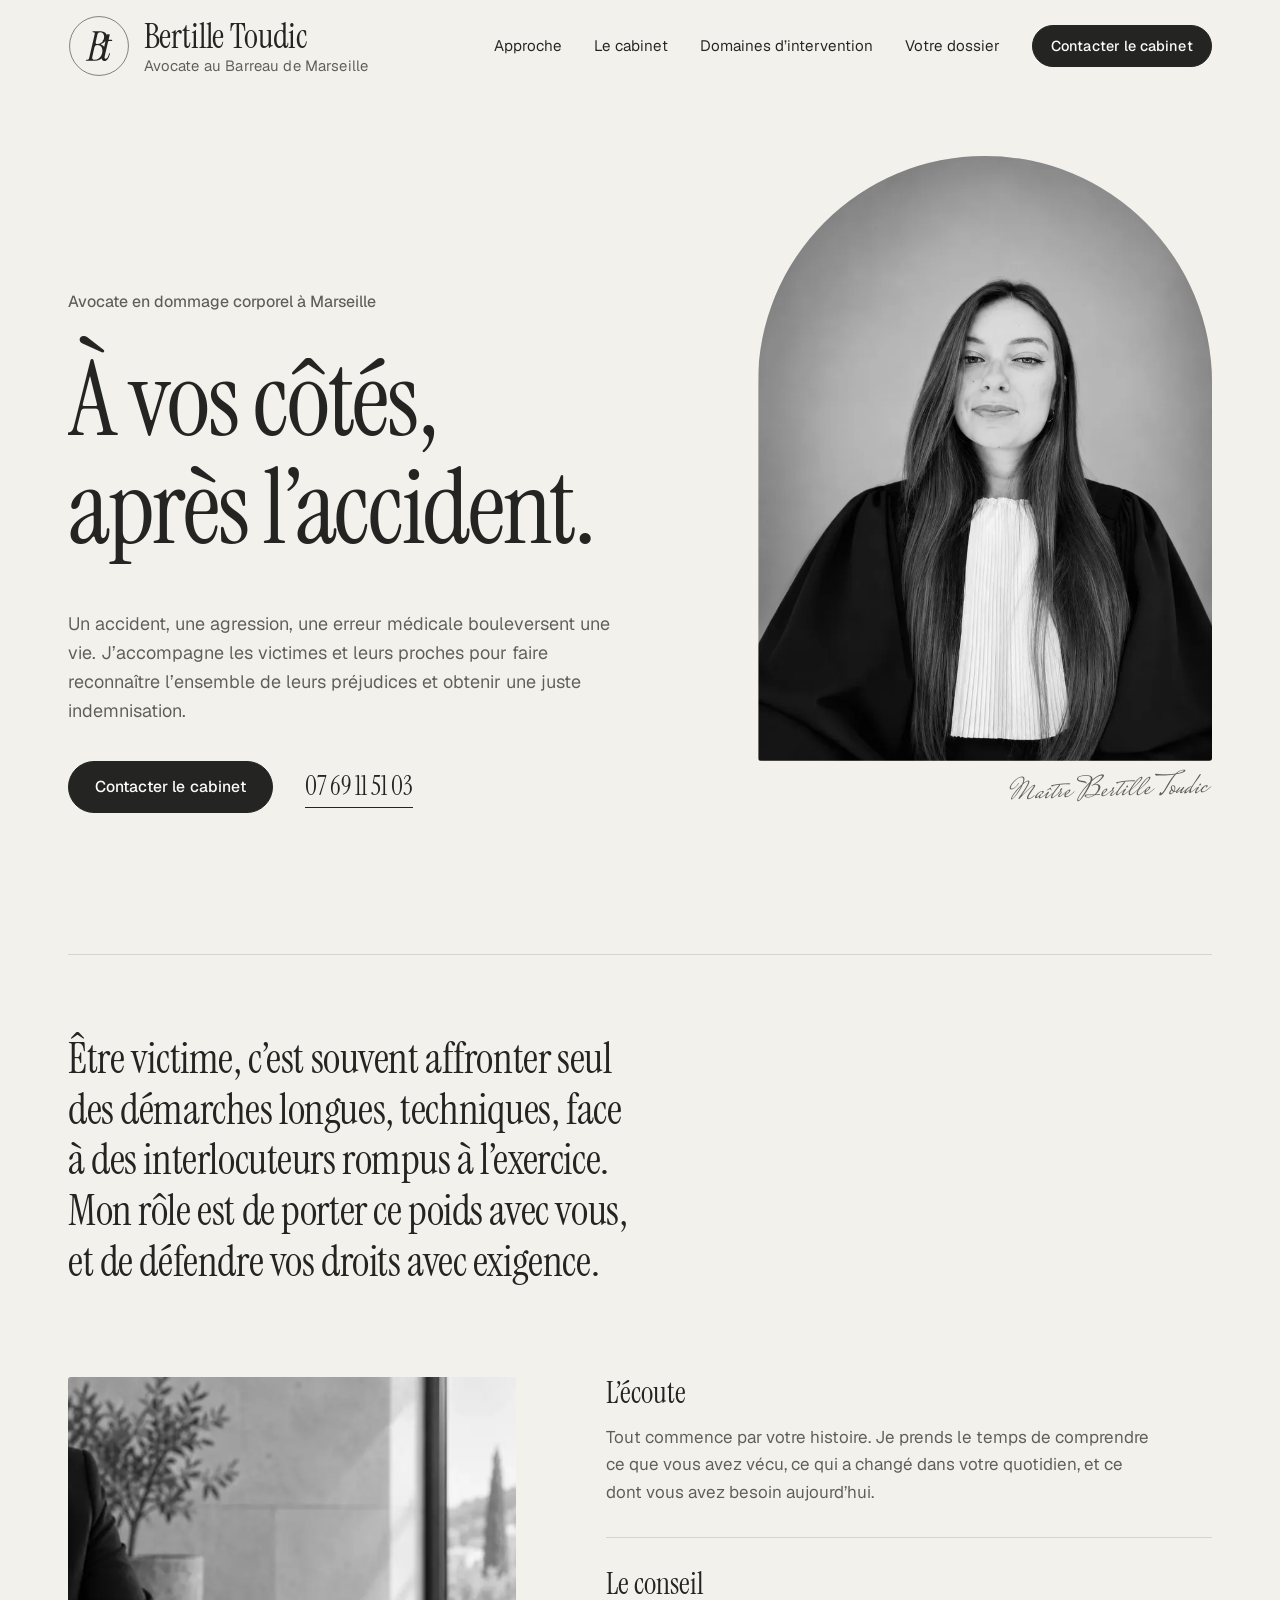
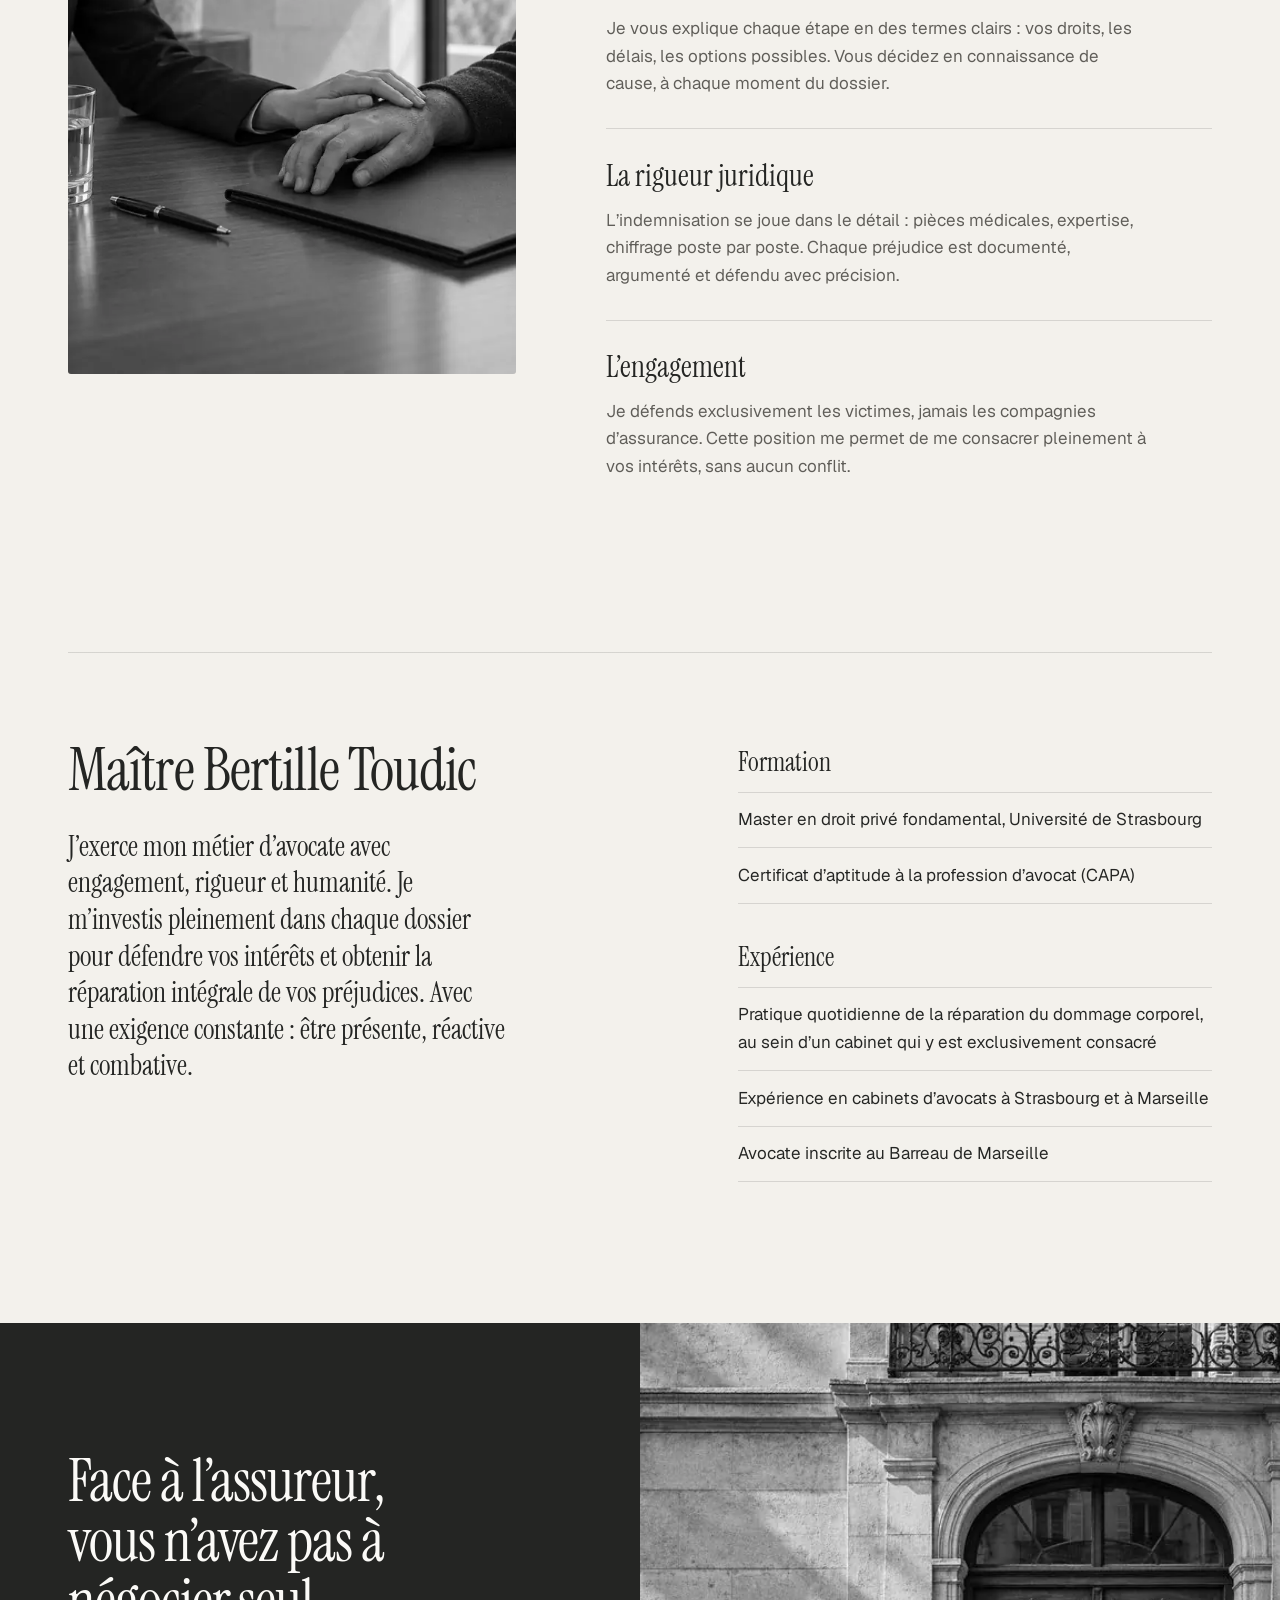
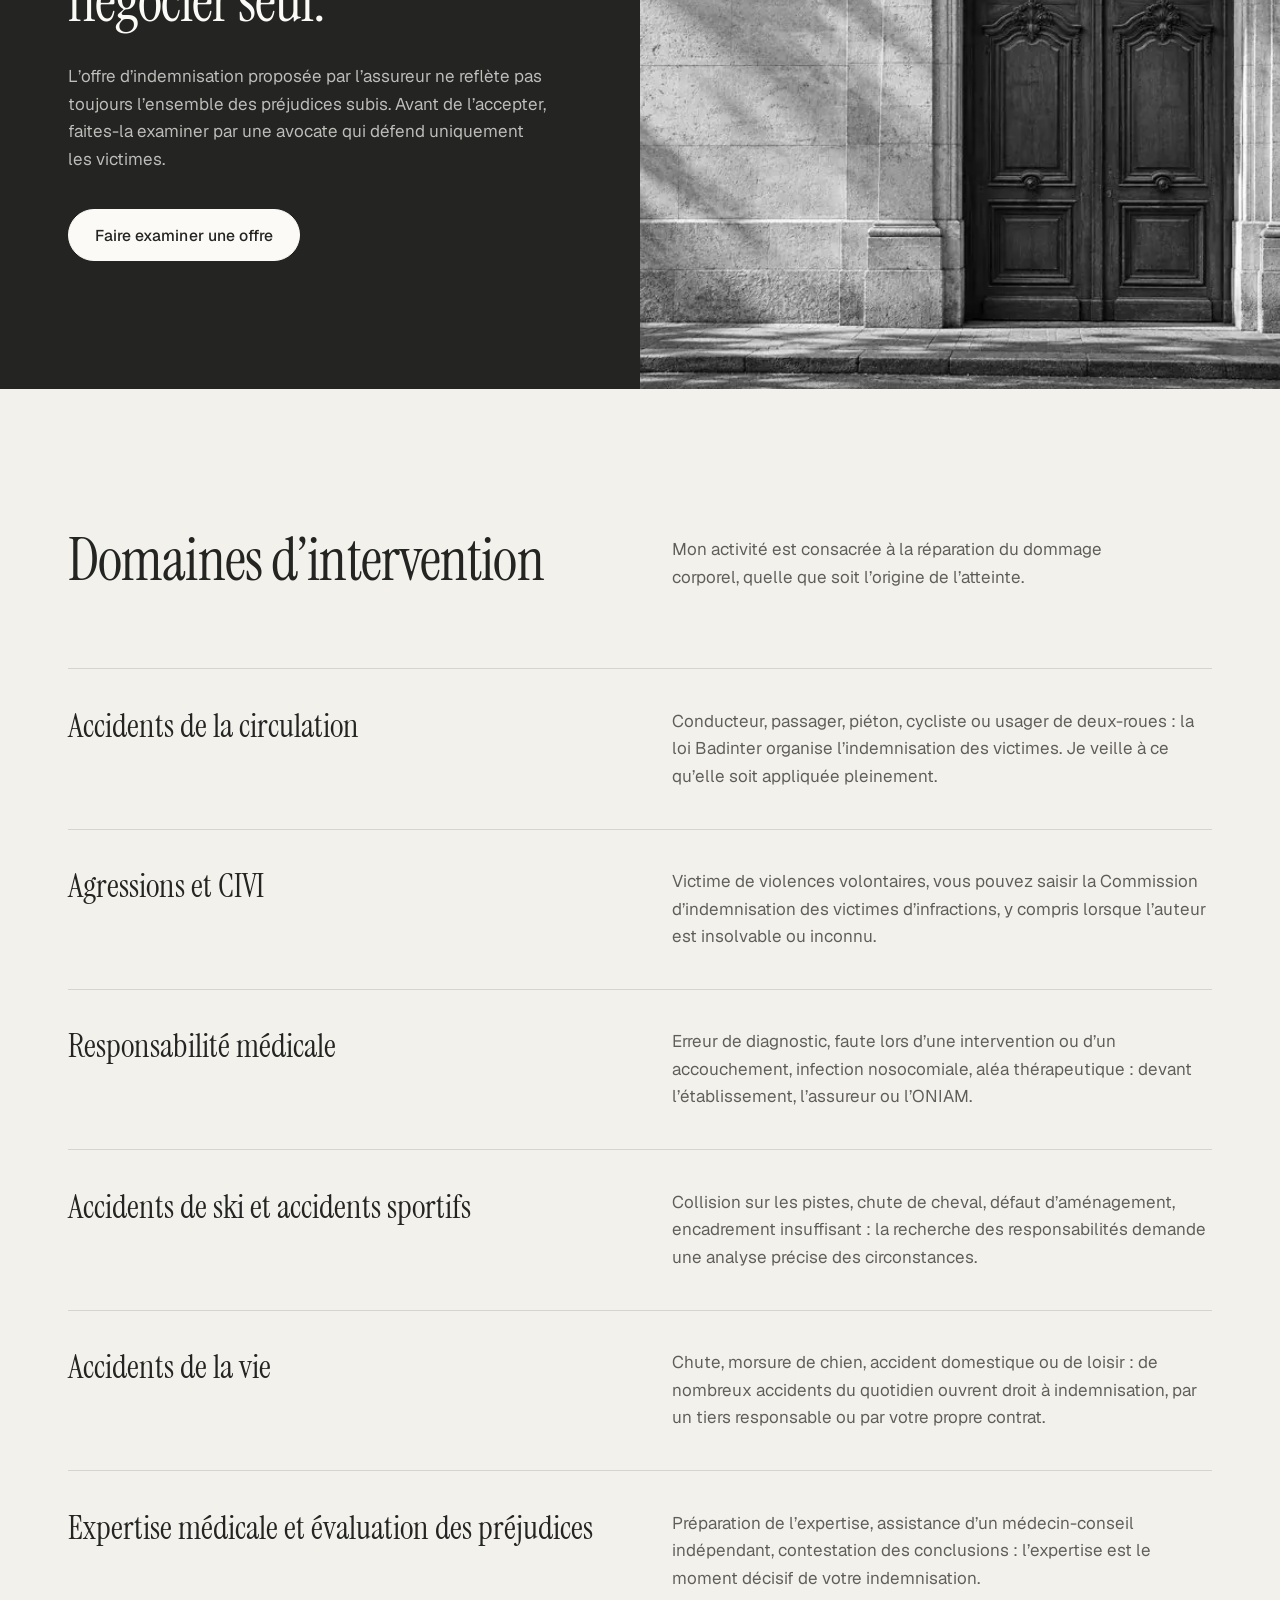
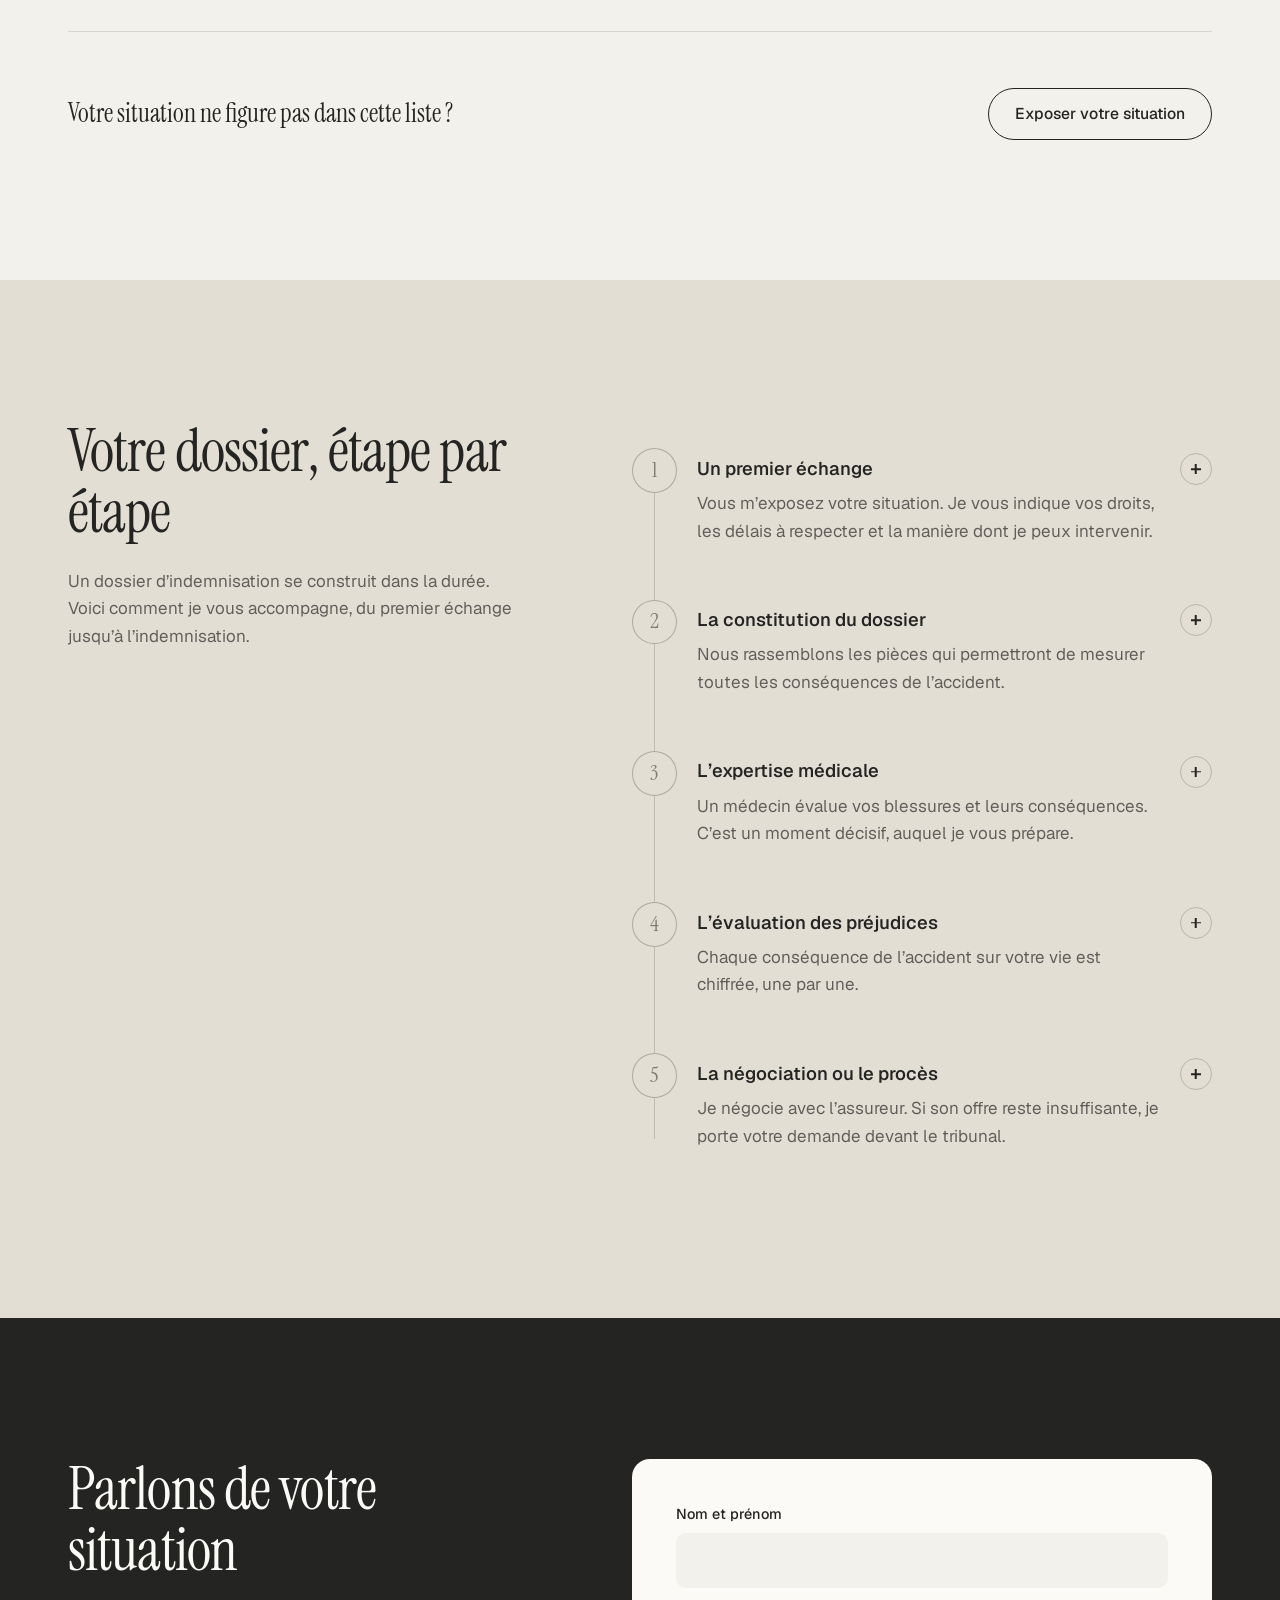
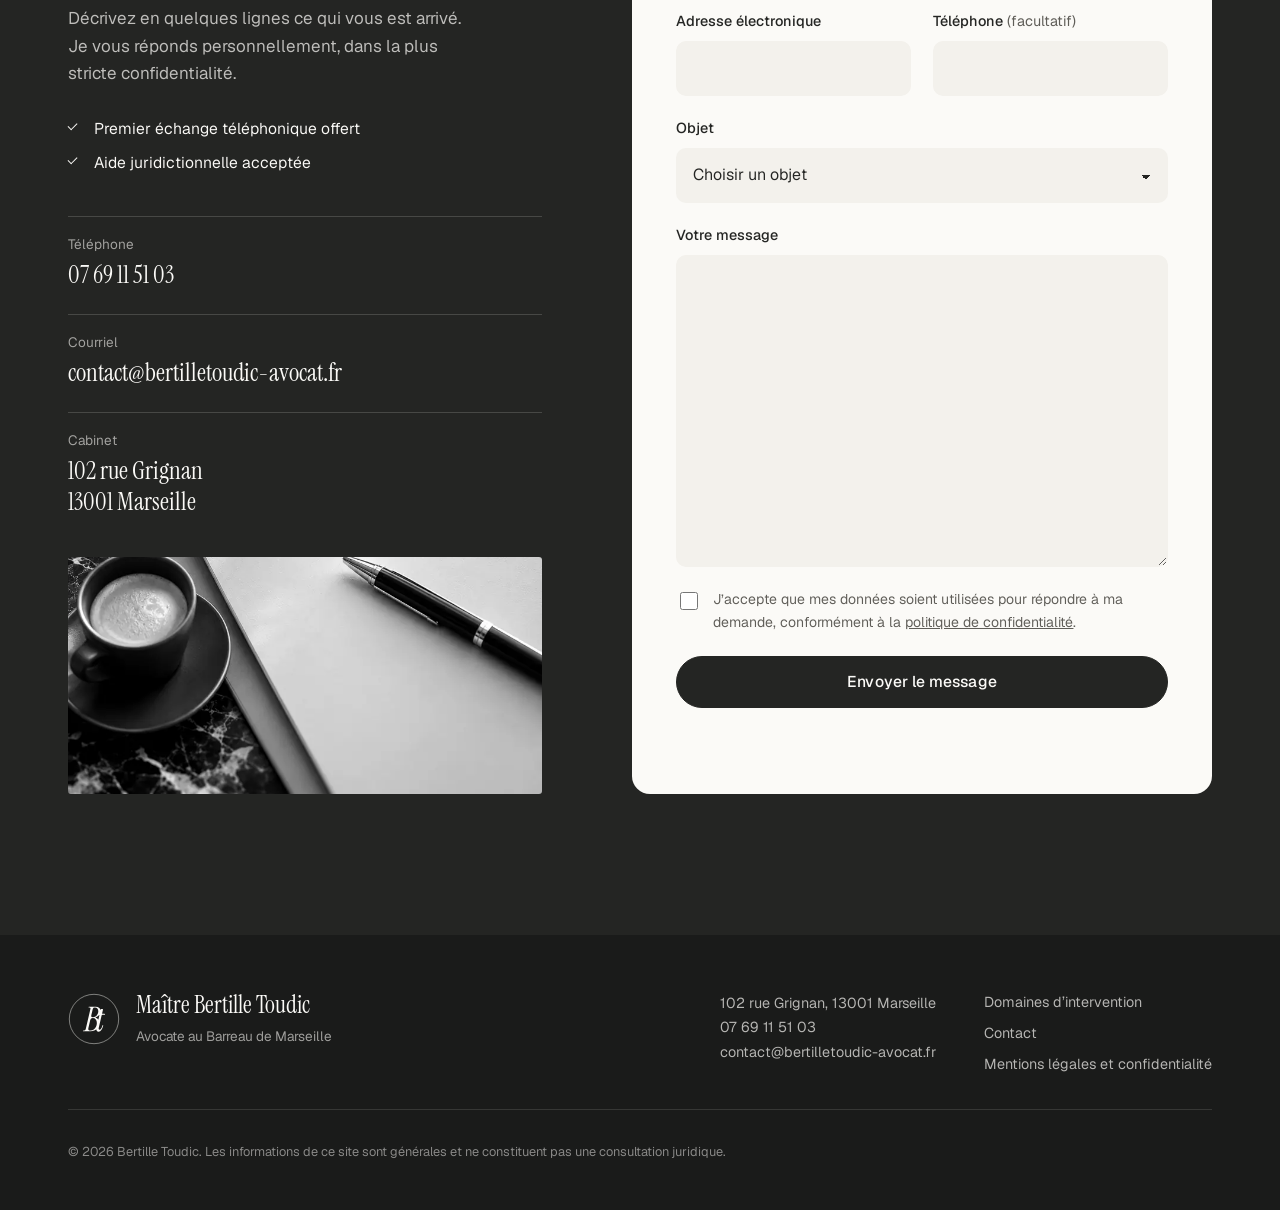
==== index.html @ 75f88764 "Version de travail du site de Me Bertille Toudic Co-Authored-By: Claude Opus 5.5 <noreply@anthropic." ====
<!DOCTYPE html>
<html lang="fr">
<head>
  <meta charset="utf-8">
  <meta name="viewport" content="width=device-width, initial-scale=1">
  <meta name="theme-color" content="#f3f1ec">
  <title>Avocate en dommage corporel à Marseille | Me Bertille Toudic</title>
  <meta name="description" content="Maître Bertille Toudic, avocate au Barreau de Marseille, accompagne les victimes d’accidents de la route, d’agressions, d’accidents médicaux et d’accidents de la vie dans l’indemnisation de leur dommage corporel.">
  <link rel="canonical" href="https://www.bertilletoudic-avocat.fr/"><!-- À VALIDER : nom de domaine définitif -->
  <meta name="robots" content="noindex, nofollow"><!-- Phase de développement : à retirer à la mise en ligne -->

  <meta property="og:type" content="website">
  <meta property="og:locale" content="fr_FR">
  <meta property="og:title" content="Me Bertille Toudic, avocate en dommage corporel à Marseille">
  <meta property="og:description" content="Écoute, conseil et rigueur juridique au service des victimes et de leur indemnisation.">
  <meta property="og:image" content="assets/img/bertille-toudic-avocate-1200.jpg">

  <link rel="preload" href="assets/fonts/instrument-serif-latin-400-normal.woff2" as="font" type="font/woff2" crossorigin>
  <link rel="preload" href="assets/fonts/geist-latin-wght-normal.woff2" as="font" type="font/woff2" crossorigin>
  <link rel="icon" href="favicon.svg" type="image/svg+xml">
  <link rel="icon" href="favicon-32.png" sizes="32x32" type="image/png">
  <link rel="apple-touch-icon" href="apple-touch-icon.png">
  <link rel="stylesheet" href="assets/css/style.css">
  <script>document.documentElement.classList.add("js");</script>

  <script type="application/ld+json">
  {
    "@context": "https://schema.org",
    "@type": "LegalService",
    "name": "Maître Bertille Toudic, avocate",
    "description": "Avocate au Barreau de Marseille intervenant en réparation du dommage corporel et indemnisation des victimes.",
    "image": "assets/img/bertille-toudic-avocate-1200.jpg",
    "telephone": "+33769115103",
    "email": "contact@bertilletoudic-avocat.fr",
    "areaServed": { "@type": "City", "name": "Marseille" },
    "address": { "@type": "PostalAddress", "streetAddress": "102 rue Grignan", "postalCode": "13001", "addressLocality": "Marseille", "addressCountry": "FR" },
    "knowsAbout": ["Dommage corporel", "Accidents de la circulation", "Indemnisation des victimes d’agression (CIVI)", "Accidents de la vie", "Accidents de ski", "Responsabilité médicale", "Expertise médicale"],
    "employee": { "@type": "Person", "name": "Bertille Toudic", "jobTitle": "Avocate au Barreau de Marseille" }
  }
  </script>
</head>
<body>
  <a class="skip" href="#contenu">Aller au contenu</a>

  <header class="site-header" data-header>
    <div class="wrap header-inner">
      <a class="brand" href="#top" aria-label="Me Bertille Toudic, accueil">
        <svg class="brand-mark" viewBox="0 0 100 100" aria-hidden="true" focusable="false"><circle cx="50" cy="50" r="47.5" fill="none" stroke="currentColor" stroke-opacity=".55" stroke-width="1.6"/><path fill="currentColor" d="M29.57 73.76Q28.65 73.76 28.65 73.1Q28.65 72.37 29.97 72.18L31.29 71.98Q32.74 71.78 33.27 71.28Q33.8 70.79 34.13 69.4L43.1 30.6Q43.43 29.28 43.1 28.78Q42.77 28.29 41.45 28.02L40.13 27.76Q39.27 27.56 39.27 27.03Q39.27 26.24 40.46 26.24H53.07Q57.49 26.24 60.26 28.68Q63.03 31.12 63.03 35.02Q63.03 38.71 60.39 42.01Q57.75 45.31 53.33 46.83Q53 46.9 53 47.13Q53 47.36 53.33 47.49Q56.77 48.75 58.55 51.52Q60.33 54.29 60.33 57.99Q60.33 62.34 58.02 65.94Q55.71 69.54 51.78 71.65Q47.86 73.76 43.04 73.76ZM47.66 46.63Q50.56 46.63 52.97 45.12Q55.38 43.6 56.83 40.99Q58.28 38.38 58.28 35.28Q58.28 31.78 56.53 29.84Q54.78 27.89 51.68 27.89Q48.25 27.89 47.66 30.53L44.82 43Q44.36 44.98 45.02 45.81Q45.68 46.63 47.66 46.63ZM43.23 72.11Q46.73 72.11 49.5 70.23Q52.28 68.35 53.89 65.05Q55.51 61.75 55.51 57.66Q55.51 53.17 53.43 50.73Q51.35 48.28 47.59 48.28Q43.5 48.28 42.77 51.78L39.14 67.56Q38.09 72.11 43.23 72.11ZM58.74 74.35Q56.5 74.35 55.25 72.57Q53.99 70.79 54.85 66.83L60.33 42.94Q60.53 41.95 59.54 41.95H57.03Q56.1 41.95 56.1 41.09Q56.1 40.63 56.44 40.36Q56.77 40.1 57.23 40.1H59.6Q61.12 40.1 61.38 38.71L62.97 31.65Q63.17 30.93 63.89 30.93H66.6Q67.52 30.93 67.33 31.78L65.67 39.11Q65.48 40.1 66.47 40.1H70.23Q71.35 40.1 71.35 40.96Q71.35 41.95 69.97 41.95H66.4Q64.95 41.95 64.62 43.33L59.07 67.49Q58.74 68.94 59.17 69.77Q59.6 70.59 60.66 70.59Q62.18 70.59 63.46 68.88Q64.75 67.16 66.2 62.34Q66.47 61.48 67.06 61.48Q67.52 61.48 67.66 61.88Q67.79 62.28 67.46 63.33Q66.2 67.82 64.72 70.2Q63.23 72.57 61.72 73.46Q60.2 74.35 58.74 74.35Z"/></svg>
        <span class="brand-text"><span class="brand-name">Bertille Toudic</span>
        <span class="brand-role">Avocate au Barreau de Marseille</span></span>
      </a>
      <nav class="nav" aria-label="Navigation principale">
        <button class="nav-toggle" type="button" aria-expanded="false" aria-controls="menu" data-nav-toggle>
          <span class="sr-only">Ouvrir le menu</span><span class="nav-toggle-bar"></span>
        </button>
        <ul id="menu" class="nav-list" data-nav-list>
          <li><a href="#approche">Approche</a></li>
          <li><a href="#a-propos">Le cabinet</a></li>
          <li><a href="#domaines">Domaines d’intervention</a></li>
          <li><a href="#methode">Votre dossier</a></li>
          <li class="nav-cta"><a class="btn btn-small" href="#contact">Contacter le cabinet</a></li>
        </ul>
      </nav>
    </div>
  </header>

  <main id="contenu">
    <!-- HERO -->
    <section class="hero" id="top">
      <div class="wrap hero-grid">
        <div class="hero-text">
          <h1>
            <span class="hero-kicker">Avocate en dommage corporel à Marseille</span>
            <span class="hero-title"><span class="line"><span>À vos côtés,</span></span><span class="line"><span>après l’accident.</span></span></span>
          </h1>
          <p class="hero-lede">Un accident, une agression, une erreur médicale bouleversent une vie. J’accompagne les victimes et leurs proches pour faire reconnaître l’ensemble de leurs préjudices et obtenir une juste indemnisation.</p>
          <div class="hero-actions">
            <a class="btn" href="#contact">Contacter le cabinet</a>
            <a class="link-phone" href="tel:+33769115103">07 69 11 51 03</a>
          </div>
        </div>
        <figure class="hero-portrait">
          <div class="portrait-frame">
            <picture>
              <source type="image/webp" srcset="assets/img/bertille-toudic-avocate-720.webp 720w, assets/img/bertille-toudic-avocate-1200.webp 1200w" sizes="(min-width: 960px) 40vw, 90vw">
              <img src="assets/img/bertille-toudic-avocate-1200.jpg" srcset="assets/img/bertille-toudic-avocate-720.jpg 720w, assets/img/bertille-toudic-avocate-1200.jpg 1200w" sizes="(min-width: 960px) 40vw, 90vw" width="1200" height="1600" alt="Portrait de Maître Bertille Toudic en robe d’avocate" fetchpriority="high">
            </picture>
          </div>
          <figcaption><span class="signature">Maître Bertille Toudic</span></figcaption>
        </figure>
      </div>
    </section>

    <!-- APPROCHE -->
    <section class="section approach" id="approche" aria-labelledby="approche-titre">
      <div class="wrap">
        <h2 id="approche-titre" class="statement reveal">Être victime, c’est souvent affronter seul des démarches longues, techniques, face à des interlocuteurs rompus à l’exercice. Mon rôle est de porter ce poids avec vous, et de défendre vos droits avec exigence.</h2>


        <div class="approach-body">
          <figure class="approach-photo reveal">
            <picture>
              <source type="image/webp" srcset="assets/img/soutien-640.webp 640w, assets/img/soutien-1024.webp 1024w" sizes="(min-width: 900px) 40vw, 92vw">
              <img src="assets/img/soutien-1024.jpg" srcset="assets/img/soutien-640.jpg 640w, assets/img/soutien-1024.jpg 1024w" sizes="(min-width: 900px) 40vw, 92vw" width="1024" height="1280" alt="Au cabinet, l’avocate pose une main rassurante sur celle de son client, posée sur un dossier" loading="lazy" decoding="async">
            </picture>
          </figure>
        <div class="values">
          <article class="value reveal">
            <h3>L’écoute</h3>
            <p>Tout commence par votre histoire. Je prends le temps de comprendre ce que vous avez vécu, ce qui a changé dans votre quotidien, et ce dont vous avez besoin aujourd’hui.</p>
          </article>
          <article class="value reveal">
            <h3>Le conseil</h3>
            <p>Je vous explique chaque étape en des termes clairs : vos droits, les délais, les options possibles. Vous décidez en connaissance de cause, à chaque moment du dossier.</p>
          </article>
          <article class="value reveal">
            <h3>La rigueur juridique</h3>
            <p>L’indemnisation se joue dans le détail : pièces médicales, expertise, chiffrage poste par poste. Chaque préjudice est documenté, argumenté et défendu avec précision.</p>
          </article>
          <article class="value reveal">
            <h3>L’engagement</h3>
            <p>Je défends exclusivement les victimes, jamais les compagnies d’assurance. Cette position me permet de me consacrer pleinement à vos intérêts, sans aucun conflit.</p>
          </article>
        </div>
        </div>
      </div>
    </section>

    <!-- À PROPOS -->
    <section class="section about" id="a-propos" aria-labelledby="apropos-titre">
      <div class="wrap about-grid">
        <div class="about-text reveal">
          <h2 id="apropos-titre">Maître Bertille Toudic</h2>
          <p class="about-lede">J’exerce mon métier d’avocate avec engagement, rigueur et humanité. Je m’investis pleinement dans chaque dossier pour défendre vos intérêts et obtenir la réparation intégrale de vos préjudices. Avec une exigence constante : être présente, réactive et combative.</p>
        </div>
        <div class="about-path reveal">
          <div class="cred">
            <p class="cred-title">Formation</p>
            <ul class="cred-list">
              <li>Master en droit privé fondamental, Université de Strasbourg</li>
              <li>Certificat d’aptitude à la profession d’avocat (CAPA)</li>
            </ul>
          </div>
          <div class="cred">
            <p class="cred-title">Expérience</p>
            <ul class="cred-list">
              <li>Pratique quotidienne de la réparation du dommage corporel, au sein d’un cabinet qui y est exclusivement consacré</li>
              <li>Expérience en cabinets d’avocats à Strasbourg et à Marseille</li>
              <li>Avocate inscrite au Barreau de Marseille</li>
            </ul>
          </div>
        </div>
      </div>
    </section>

    <!-- BANDEAU -->
    <section class="band" aria-label="Engagement du cabinet">
      <div class="band-inner reveal">
        <p class="band-quote">Face à l’assureur, vous n’avez pas à négocier seul.</p>
        <p class="band-text">L’offre d’indemnisation proposée par l’assureur ne reflète pas toujours l’ensemble des préjudices subis. Avant de l’accepter, faites-la examiner par une avocate qui défend uniquement les victimes.</p>
        <a class="btn btn-light" href="#contact" data-objet="Offre d’indemnisation de l’assureur">Faire examiner une offre</a>
      </div>
      <figure class="band-photo">
        <picture>
          <source type="image/webp" srcset="assets/img/porte-pierre-800.webp 800w, assets/img/porte-pierre-1280.webp 1280w" sizes="(min-width: 900px) 50vw, 100vw">
          <img src="assets/img/porte-pierre-1280.jpg" srcset="assets/img/porte-pierre-800.jpg 800w, assets/img/porte-pierre-1280.jpg 1280w" sizes="(min-width: 900px) 50vw, 100vw" width="1280" height="960" alt="Porte cochère cintrée dans une façade en pierre de taille" loading="lazy" decoding="async">
        </picture>
      </figure>
    </section>

    <!-- DOMAINES -->
    <section class="section domains" id="domaines" aria-labelledby="domaines-titre">
      <div class="wrap">
        <div class="section-head reveal">
          <h2 id="domaines-titre">Domaines d’intervention</h2>
          <p>Mon activité est consacrée à la réparation du dommage corporel, quelle que soit l’origine de l’atteinte.</p>
        </div>
        <ul class="domain-list">
          <li class="domain reveal">
            <h3>Accidents de la circulation</h3>
            <p>Conducteur, passager, piéton, cycliste ou usager de deux-roues : la loi Badinter organise l’indemnisation des victimes. Je veille à ce qu’elle soit appliquée pleinement.</p>
          </li>
          <li class="domain reveal">
            <h3>Agressions et CIVI</h3>
            <p>Victime de violences volontaires, vous pouvez saisir la Commission d’indemnisation des victimes d’infractions, y compris lorsque l’auteur est insolvable ou inconnu.</p>
          </li>
          <li class="domain reveal">
            <h3>Responsabilité médicale</h3>
            <p>Erreur de diagnostic, faute lors d’une intervention ou d’un accouchement, infection nosocomiale, aléa thérapeutique : devant l’établissement, l’assureur ou l’ONIAM.</p>
          </li>
          <li class="domain reveal">
            <h3>Accidents de ski et accidents sportifs</h3>
            <p>Collision sur les pistes, chute de cheval, défaut d’aménagement, encadrement insuffisant : la recherche des responsabilités demande une analyse précise des circonstances.</p>
          </li>
          <li class="domain reveal">
            <h3>Accidents de la vie</h3>
            <p>Chute, morsure de chien, accident domestique ou de loisir : de nombreux accidents du quotidien ouvrent droit à indemnisation, par un tiers responsable ou par votre propre contrat.</p>
          </li>
          <li class="domain reveal">
            <h3>Expertise médicale et évaluation des préjudices</h3>
            <p>Préparation de l’expertise, assistance d’un médecin-conseil indépendant, contestation des conclusions : l’expertise est le moment décisif de votre indemnisation.</p>
          </li>
        </ul>
        <div class="domains-cta reveal">
          <p>Votre situation ne figure pas dans cette liste ?</p>
          <a class="btn btn-ghost" href="#contact">Exposer votre situation</a>
        </div>
      </div>
    </section>

    <!-- MÉTHODE -->
    <section class="section method" id="methode" aria-labelledby="methode-titre">
      <div class="wrap method-grid">
        <div class="method-head reveal">
          <h2 id="methode-titre">Votre dossier, étape par étape</h2>
          <p>Un dossier d’indemnisation se construit dans la durée. Voici comment je vous accompagne, du premier échange jusqu’à l’indemnisation.</p>
        </div>
        <ol class="steps" data-steps>
          <li class="step reveal" data-step>
            <details>
              <summary>
                <span class="step-num" aria-hidden="true">1</span>
                <span class="step-head">
                  <h3>Un premier échange</h3>
                  <span class="step-sum">Vous m’exposez votre situation. Je vous indique vos droits, les délais à respecter et la manière dont je peux intervenir.</span>
                </span>
                <span class="step-toggle" aria-hidden="true"></span>
              </summary>
              <div class="step-body">
                <div class="roles">
                  <div class="role"><p class="role-who">Vous</p><p>Vous me racontez ce qui s’est passé, avec vos mots, et vous apportez les documents que vous avez déjà.</p></div>
                  <div class="role"><p class="role-who">Moi</p><p>Je vous écoute, je vous explique vos droits simplement et je vous remets une convention d’honoraires claire, avant tout engagement.</p></div>
                </div>
              </div>
            </details>
          </li>
          <li class="step reveal" data-step>
            <details>
              <summary>
                <span class="step-num" aria-hidden="true">2</span>
                <span class="step-head">
                  <h3>La constitution du dossier</h3>
                  <span class="step-sum">Nous rassemblons les pièces qui permettront de mesurer toutes les conséquences de l’accident.</span>
                </span>
                <span class="step-toggle" aria-hidden="true"></span>
              </summary>
              <div class="step-body">
                <div class="roles">
                  <div class="role"><p class="role-who">Vous</p><p>Vous réunissez les documents en votre possession.</p></div>
                  <div class="role"><p class="role-who">Moi</p><p>Je réclame les pièces qui manquent, comme votre dossier médical, et j’organise l’ensemble.</p></div>
                </div>
              </div>
            </details>
          </li>
          <li class="step reveal" data-step>
            <details>
              <summary>
                <span class="step-num" aria-hidden="true">3</span>
                <span class="step-head">
                  <h3>L’expertise médicale</h3>
                  <span class="step-sum">Un médecin évalue vos blessures et leurs conséquences. C’est un moment décisif, auquel je vous prépare.</span>
                </span>
                <span class="step-toggle" aria-hidden="true"></span>
              </summary>
              <div class="step-body">
                <div class="roles">
                  <div class="role"><p class="role-who">Vous</p><p>Vous vous rendez à l’expertise et vous décrivez honnêtement votre quotidien depuis l’accident.</p></div>
                  <div class="role"><p class="role-who">Moi</p><p>Je vous explique à l’avance comment elle se déroule. Le jour venu, je suis présente avec un médecin qui défend vos intérêts, puis je vérifie le rapport.</p></div>
                </div>
              </div>
            </details>
          </li>
          <li class="step reveal" data-step>
            <details>
              <summary>
                <span class="step-num" aria-hidden="true">4</span>
                <span class="step-head">
                  <h3>L’évaluation des préjudices</h3>
                  <span class="step-sum">Chaque conséquence de l’accident sur votre vie est chiffrée, une par une.</span>
                </span>
                <span class="step-toggle" aria-hidden="true"></span>
              </summary>
              <div class="step-body">
                <div class="roles">
                  <div class="role"><p class="role-who">Vous</p><p>Vous me signalez tout ce qui a changé : votre travail, vos loisirs, l’aide de vos proches.</p></div>
                  <div class="role"><p class="role-who">Moi</p><p>Je chiffre chaque préjudice et je rassemble les justificatifs.</p></div>
                </div>
                <div class="postes">
                  <p class="extra-title">Quelques exemples de préjudices indemnisables</p>
                  <ul>
                    <li><strong>Les souffrances endurées</strong><span>la douleur physique et morale subie</span></li>
                    <li><strong>Les pertes de revenus</strong><span>le salaire ou les revenus perdus</span></li>
                    <li><strong>Les frais restés à votre charge</strong><span>soins, déplacements, équipements</span></li>
                    <li><strong>L’aide d’une tierce personne</strong><span>l’aide apportée par un proche ou un professionnel</span></li>
                    <li><strong>Le déficit fonctionnel</strong><span>les gênes dans votre vie de tous les jours</span></li>
                    <li><strong>Le préjudice esthétique</strong><span>les cicatrices ou séquelles visibles</span></li>
                    <li><strong>Le préjudice d’agrément</strong><span>un sport ou un loisir que vous ne pouvez plus pratiquer</span></li>
                  </ul>
                  <p class="extra-note">Beaucoup de victimes découvrent qu’elles ont droit à bien plus que ce qu’elles imaginaient.</p>
                </div>
              </div>
            </details>
          </li>
          <li class="step reveal" data-step>
            <details>
              <summary>
                <span class="step-num" aria-hidden="true">5</span>
                <span class="step-head">
                  <h3>La négociation ou le procès</h3>
                  <span class="step-sum">Je négocie avec l’assureur. Si son offre reste insuffisante, je porte votre demande devant le tribunal.</span>
                </span>
                <span class="step-toggle" aria-hidden="true"></span>
              </summary>
              <div class="step-body">
                <div class="roles">
                  <div class="role"><p class="role-who">Vous</p><p>Vous gardez la décision finale : aucune offre n’est acceptée sans votre accord.</p></div>
                  <div class="role"><p class="role-who">Moi</p><p>Je discute chaque montant avec l’assureur. Si nécessaire, je saisis le tribunal ou la commission compétente.</p></div>
                </div>
              </div>
            </details>
          </li>
        </ol>
      </div>
    </section>

    <!-- CONTACT -->
    <section class="contact" id="contact" aria-labelledby="contact-titre">
      <div class="wrap contact-grid">
        <div class="contact-info reveal">
          <h2 id="contact-titre">Parlons de votre situation</h2>
          <p>Décrivez en quelques lignes ce qui vous est arrivé. Je vous réponds personnellement, dans la plus stricte confidentialité.</p>
          <ul class="reassure">
            <li>Premier échange téléphonique offert</li>
            <li>Aide juridictionnelle acceptée</li>
          </ul>
          <dl class="coords">
            <div><dt>Téléphone</dt><dd><a href="tel:+33769115103">07 69 11 51 03</a></dd></div>
            <div><dt>Courriel</dt><dd><a href="mailto:contact@bertilletoudic-avocat.fr">contact@bertilletoudic-avocat.fr</a></dd></div>
            <div><dt>Cabinet</dt><dd>102 rue Grignan<br>13001 Marseille</dd></div>
          </dl>
        </div>

          <figure class="contact-photo reveal">
            <picture>
              <source type="image/webp" srcset="assets/img/cafe-entretien-800.webp 800w, assets/img/cafe-entretien-1172.webp 1172w" sizes="(min-width: 900px) 40vw, 92vw">
              <img src="assets/img/cafe-entretien-1172.jpg" srcset="assets/img/cafe-entretien-800.jpg 800w, assets/img/cafe-entretien-1172.jpg 1172w" sizes="(min-width: 900px) 40vw, 92vw" width="1172" height="642" alt="Une tasse de café et un stylo posés sur un dossier, sur une table en marbre" loading="lazy" decoding="async">
            </picture>
          </figure>
        <form class="form reveal" data-form novalidate>
          <div class="field">
            <label for="f-nom">Nom et prénom</label>
            <input id="f-nom" name="nom" type="text" autocomplete="name" required>
          </div>
          <div class="field-row">
            <div class="field">
              <label for="f-email">Adresse électronique</label>
              <input id="f-email" name="email" type="email" autocomplete="email" required>
            </div>
            <div class="field">
              <label for="f-tel">Téléphone <span class="optional">(facultatif)</span></label>
              <input id="f-tel" name="telephone" type="tel" autocomplete="tel">
            </div>
          </div>
          <div class="field">
            <label for="f-objet">Objet</label>
            <select id="f-objet" name="objet" required>
              <option value="">Choisir un objet</option>
              <option>Accident de la circulation</option>
              <option>Agression, saisine de la CIVI</option>
              <option>Responsabilité médicale</option>
              <option>Accident de ski ou accident sportif</option>
              <option>Accident de la vie</option>
              <option>Expertise médicale</option>
              <option>Offre d’indemnisation de l’assureur</option>
              <option>Autre demande</option>
            </select>
          </div>
          <div class="field field-message">
            <label for="f-message">Votre message</label>
            <textarea id="f-message" name="message" rows="5" required></textarea>
          </div>
          <div class="field-check">
            <input id="f-rgpd" name="consentement" type="checkbox" required>
            <label for="f-rgpd">J’accepte que mes données soient utilisées pour répondre à ma demande, conformément à la <a href="mentions-legales.html#donnees">politique de confidentialité</a>.</label>
          </div>
          <button class="btn btn-full" type="submit">Envoyer le message</button>
          <p class="form-status" role="status" aria-live="polite" data-form-status></p>
        </form>
      </div>
    </section>
  </main>

  <footer class="footer">
    <div class="wrap footer-inner">
      <div class="footer-brand"><svg class="footer-mark" viewBox="0 0 100 100" aria-hidden="true" focusable="false"><circle cx="50" cy="50" r="47.5" fill="none" stroke="currentColor" stroke-opacity=".55" stroke-width="1.6"/><path fill="currentColor" d="M29.57 73.76Q28.65 73.76 28.65 73.1Q28.65 72.37 29.97 72.18L31.29 71.98Q32.74 71.78 33.27 71.28Q33.8 70.79 34.13 69.4L43.1 30.6Q43.43 29.28 43.1 28.78Q42.77 28.29 41.45 28.02L40.13 27.76Q39.27 27.56 39.27 27.03Q39.27 26.24 40.46 26.24H53.07Q57.49 26.24 60.26 28.68Q63.03 31.12 63.03 35.02Q63.03 38.71 60.39 42.01Q57.75 45.31 53.33 46.83Q53 46.9 53 47.13Q53 47.36 53.33 47.49Q56.77 48.75 58.55 51.52Q60.33 54.29 60.33 57.99Q60.33 62.34 58.02 65.94Q55.71 69.54 51.78 71.65Q47.86 73.76 43.04 73.76ZM47.66 46.63Q50.56 46.63 52.97 45.12Q55.38 43.6 56.83 40.99Q58.28 38.38 58.28 35.28Q58.28 31.78 56.53 29.84Q54.78 27.89 51.68 27.89Q48.25 27.89 47.66 30.53L44.82 43Q44.36 44.98 45.02 45.81Q45.68 46.63 47.66 46.63ZM43.23 72.11Q46.73 72.11 49.5 70.23Q52.28 68.35 53.89 65.05Q55.51 61.75 55.51 57.66Q55.51 53.17 53.43 50.73Q51.35 48.28 47.59 48.28Q43.5 48.28 42.77 51.78L39.14 67.56Q38.09 72.11 43.23 72.11ZM58.74 74.35Q56.5 74.35 55.25 72.57Q53.99 70.79 54.85 66.83L60.33 42.94Q60.53 41.95 59.54 41.95H57.03Q56.1 41.95 56.1 41.09Q56.1 40.63 56.44 40.36Q56.77 40.1 57.23 40.1H59.6Q61.12 40.1 61.38 38.71L62.97 31.65Q63.17 30.93 63.89 30.93H66.6Q67.52 30.93 67.33 31.78L65.67 39.11Q65.48 40.1 66.47 40.1H70.23Q71.35 40.1 71.35 40.96Q71.35 41.95 69.97 41.95H66.4Q64.95 41.95 64.62 43.33L59.07 67.49Q58.74 68.94 59.17 69.77Q59.6 70.59 60.66 70.59Q62.18 70.59 63.46 68.88Q64.75 67.16 66.2 62.34Q66.47 61.48 67.06 61.48Q67.52 61.48 67.66 61.88Q67.79 62.28 67.46 63.33Q66.2 67.82 64.72 70.2Q63.23 72.57 61.72 73.46Q60.2 74.35 58.74 74.35Z"/></svg><p class="footer-name">Maître Bertille Toudic<br><span>Avocate au Barreau de Marseille</span></p></div>
      <address class="footer-coords">
        102 rue Grignan, 13001 Marseille<br>
        <a href="tel:+33769115103">07 69 11 51 03</a><br>
        <a href="mailto:contact@bertilletoudic-avocat.fr">contact@bertilletoudic-avocat.fr</a>
      </address>
      <ul class="footer-links">
        <li><a href="#domaines">Domaines d’intervention</a></li>
        <li><a href="#contact">Contact</a></li>
        <li><a href="mentions-legales.html">Mentions légales et confidentialité</a></li>
      </ul>
      <p class="footer-copy">© 2026 Bertille Toudic. Les informations de ce site sont générales et ne constituent pas une consultation juridique.</p>
    </div>
  </footer>

  <!-- Barre de contact mobile -->
  <div class="mobile-bar" data-mobile-bar>
    <a href="tel:+33769115103">Appeler</a>
    <a href="#contact">Écrire</a>
  </div>

  <script src="assets/js/main.js" defer></script>
</body>
</html>
---- assets/css/style.css ----
/* ==========================================================================
   Me Bertille Toudic — feuille de styles
   Direction : noir et blanc de la robe d'avocate, calcaire de Marseille.
   Motifs : la voûte du portrait, la porte cintrée du bandeau.
   ========================================================================== */

@font-face {
  font-family: "Instrument Serif";
  src: url("../fonts/instrument-serif-latin-400-normal.woff2") format("woff2");
  font-weight: 400; font-style: normal; font-display: swap;
}
@font-face {
  font-family: "Instrument Serif";
  src: url("../fonts/instrument-serif-latin-400-italic.woff2") format("woff2");
  font-weight: 400; font-style: italic; font-display: swap;
}
@font-face {
  font-family: "Geist";
  src: url("../fonts/geist-latin-wght-normal.woff2") format("woff2");
  font-weight: 100 900; font-style: normal; font-display: swap;
}

/* Signature manuscrite — sous-ensemble limité à « Maître Bertille Toudic » */
@font-face {
  font-family: "Signature";
  src: url("../fonts/signature-subset.woff2") format("woff2");
  font-weight: 400; font-style: normal; font-display: swap;
}

:root {
  /* Couleurs */
  --calcaire: #f3f1ec;     /* fond principal, blanc cassé minéral */
  --rabat: #fbfaf7;        /* blanc des cartes et champs */
  --pierre: #e3ded4;       /* beige chaud, séparations et surfaces */
  --mineral: #7d7b75;      /* gris minéral, textes secondaires */
  --anthracite: #242523;   /* texte et sections sombres */
  --robe: #1a1b1a;         /* noir de la robe, ombres profondes */

  --text: var(--anthracite);
  --muted: #5f5d58;        /* gris lisible AA sur calcaire */
  --line: rgba(36, 37, 35, .14);

  /* Typographie */
  --serif: "Instrument Serif", "Times New Roman", serif;
  --sans: "Geist", system-ui, -apple-system, "Segoe UI", sans-serif;

  /* Mise en page */
  --wrap: 1240px;
  --gutter: clamp(1.25rem, 4vw, 3rem);
  --section: clamp(5rem, 11vw, 9.5rem);
  --ease: cubic-bezier(.2, .7, .2, 1);
  --header-h: 92px;
}

*, *::before, *::after { box-sizing: border-box; }
html { scroll-behavior: smooth; scroll-padding-top: calc(var(--header-h) + 1rem); -webkit-text-size-adjust: 100%; }
body {
  margin: 0;
  background: var(--calcaire);
  color: var(--text);
  font-family: var(--sans);
  font-size: 1.0625rem;
  line-height: 1.62;
  font-weight: 380;
  -webkit-font-smoothing: antialiased;
  text-rendering: optimizeLegibility;
}
img { display: block; max-width: 100%; height: auto; }
a { color: inherit; }
h1, h2, h3 { margin: 0; font-weight: 400; }
p { margin: 0; }
ul, ol { margin: 0; padding: 0; list-style: none; }

.wrap { width: 100%; max-width: var(--wrap); margin-inline: auto; padding-inline: var(--gutter); }
.sr-only { position: absolute; width: 1px; height: 1px; overflow: hidden; clip: rect(0 0 0 0); white-space: nowrap; }
.skip { position: absolute; left: 1rem; top: -4rem; z-index: 100; background: var(--anthracite); color: var(--rabat); padding: .6rem 1rem; border-radius: 6px; }
.skip:focus { top: 1rem; }

:focus-visible { outline: 2px solid var(--anthracite); outline-offset: 3px; border-radius: 4px; }
.band :focus-visible, .contact :focus-visible { outline-color: var(--rabat); }

.todo { background: #fff3c4; color: #5a4600; padding: 0 .25em; border-radius: 3px; }

/* --------------------------------------------------------------------------
   Boutons
   -------------------------------------------------------------------------- */
.btn {
  display: inline-flex; align-items: center; justify-content: center;
  min-height: 3.25rem; padding: .85rem 1.6rem;
  border-radius: 999px; border: 1px solid var(--anthracite);
  background: var(--anthracite); color: var(--rabat);
  font: 500 .98rem/1 var(--sans); letter-spacing: .005em;
  text-decoration: none; cursor: pointer;
  transition: background-color .35s var(--ease), color .35s var(--ease), transform .35s var(--ease);
}
.btn:hover { background: var(--robe); transform: translateY(-1px); }
.btn:active { transform: translateY(0); }
.btn-small { min-height: 2.6rem; padding: .6rem 1.15rem; font-size: .9rem; }
.btn-ghost { background: transparent; color: var(--anthracite); }
.btn-ghost:hover { background: var(--anthracite); color: var(--rabat); }
.btn-full { width: 100%; }
.btn-light { background: var(--rabat); color: var(--anthracite); border-color: var(--rabat); }
.btn-light:hover { background: #fff; color: var(--robe); }

/* --------------------------------------------------------------------------
   En-tête
   -------------------------------------------------------------------------- */
.site-header {
  position: sticky; top: 0; z-index: 50;
  height: var(--header-h);
  transition: background-color .4s var(--ease), box-shadow .4s var(--ease);
}
.site-header.is-scrolled {
  background: rgba(243, 241, 236, .94);
  -webkit-backdrop-filter: saturate(140%) blur(14px);
  backdrop-filter: saturate(140%) blur(14px);
  box-shadow: 0 1px 0 var(--line);
}
.header-inner { height: 100%; display: flex; align-items: center; justify-content: space-between; gap: 2rem; }
.brand { text-decoration: none; display: flex; align-items: center; gap: .85rem; }
.brand-mark { width: 62px; height: 62px; flex: none; color: var(--anthracite); transition: transform .6s var(--ease); }
.brand:hover .brand-mark { transform: rotate(-8deg); }
.brand-text { display: flex; flex-direction: column; line-height: 1.15; }
.brand-name { font-family: var(--serif); font-size: 2.1rem; letter-spacing: -.005em; }
.brand-role { font-size: .93rem; color: var(--muted); letter-spacing: .01em; }

.nav-list { display: flex; align-items: center; gap: 2rem; }
.nav-list a:not(.btn) {
  text-decoration: none; font-size: .95rem; color: var(--text);
  background: linear-gradient(currentColor, currentColor) 0 100% / 0 1px no-repeat;
  padding-bottom: 2px; transition: background-size .4s var(--ease);
}
.nav-list a:not(.btn):hover { background-size: 100% 1px; }
.nav-toggle { display: none; }

@media (max-width: 900px) {
  /* Sur téléphone et tablette : l'en-tête garde toujours un fond (Safari iOS) */
  .site-header {
    background: rgba(243, 241, 236, .96);
    -webkit-backdrop-filter: saturate(140%) blur(14px);
    backdrop-filter: saturate(140%) blur(14px);
    transform: translateZ(0);
  }
  .nav-toggle {
    display: grid; place-items: center; width: 44px; height: 44px;
    background: none; border: 0; cursor: pointer; color: var(--text);
  }
  .nav-toggle-bar, .nav-toggle-bar::before {
    display: block; width: 22px; height: 1.5px; background: currentColor; position: relative;
    transition: transform .4s var(--ease);
  }
  .nav-toggle-bar::before { content: ""; position: absolute; top: 7px; }
  .nav-toggle-bar { transform: translateY(-3.5px); }
  .nav-toggle[aria-expanded="true"] .nav-toggle-bar { transform: rotate(45deg); }
  .nav-toggle[aria-expanded="true"] .nav-toggle-bar::before { transform: translateY(-7px) rotate(-90deg); }

  .nav-list {
    position: fixed; inset: var(--header-h) 0 auto 0;
    flex-direction: column; align-items: flex-start; gap: 0;
    background: var(--calcaire); padding: .5rem var(--gutter) 2rem;
    box-shadow: 0 1px 0 var(--line), 0 30px 40px -30px rgba(26,27,26,.25);
    opacity: 0; visibility: hidden; transform: translateY(-8px);
    transition: opacity .35s var(--ease), transform .35s var(--ease), visibility .35s;
  }
  .nav-list.is-open { opacity: 1; visibility: visible; transform: none; }
  .nav-list li { width: 100%; border-bottom: 1px solid var(--line); }
  .nav-list a:not(.btn) { display: block; padding: 1.1rem 0; font-size: 1.15rem; background: none; }
  .nav-list .nav-cta { border: 0; padding-top: 1.5rem; }
  .nav-list .nav-cta .btn { width: 100%; min-height: 3.25rem; font-size: 1rem; }
  .brand-role { display: none; }
  .brand-mark { width: 48px; height: 48px; }
}

/* --------------------------------------------------------------------------
   Hero
   -------------------------------------------------------------------------- */
.hero { padding: clamp(2rem, 5vw, 4rem) 0 var(--section); }
.hero-grid {
  display: grid; grid-template-columns: minmax(0, 1.15fr) minmax(0, .85fr);
  gap: clamp(2.5rem, 6vw, 6rem); align-items: end;
}
.hero-kicker { display: block; font-family: var(--sans); font-size: 1rem; font-weight: 450; color: var(--muted); margin-bottom: clamp(1.25rem, 3vw, 2.25rem); }
.hero-title {
  display: block; font-family: var(--serif);
  font-size: clamp(3.4rem, 8.2vw, 7.6rem); line-height: .96; letter-spacing: -.022em;
}
.hero-title .line { display: block; overflow: hidden; padding: .16em 0 .06em; margin-top: -.16em; }
.hero-title .line > span { display: inline-block; }
.hero-lede { max-width: 34rem; margin-top: clamp(1.75rem, 3.5vw, 2.75rem); font-size: 1.125rem; color: var(--muted); }
.hero-actions { display: flex; flex-wrap: wrap; align-items: center; gap: 1.25rem 2rem; margin-top: 2.25rem; }
.link-phone {
  font-family: var(--serif); font-size: 1.6rem; text-decoration: none;
  background: linear-gradient(currentColor, currentColor) 0 100% / 100% 1px no-repeat;
  transition: background-size .4s var(--ease);
}
.link-phone:hover { background-size: 0 1px; background-position: 100% 100%; }

.hero-portrait { margin: 0; }
.portrait-frame { overflow: hidden; border-radius: 50% 50% 3px 3px / 37.5% 37.5% 3px 3px; background: var(--pierre); aspect-ratio: 3 / 4; }
.portrait-frame img { width: 100%; height: 100%; object-fit: cover; object-position: 50% 20%; }
.hero-portrait figcaption { margin-top: .4rem; text-align: right; }
.signature {
  display: inline-block; font-family: "Signature", var(--serif); font-style: normal;
  font-size: clamp(1.75rem, 2.4vw, 2.1rem); line-height: 1.2; color: var(--muted);
  transform: rotate(-2deg); transform-origin: right center; padding: .1em .15em .2em;
}

@media (max-width: 900px) {
  .hero-grid { grid-template-columns: 1fr; }
  .hero-portrait { max-width: 30rem; }
}

/* Séquence d'ouverture (unique moment orchestré) */
.js .hero-title .line > span { transform: translateY(105%); }
.js .hero-kicker, .js .hero-lede, .js .hero-actions { opacity: 0; transform: translateY(10px); }
.js .portrait-frame { clip-path: inset(100% 0 0 0); }
.js .portrait-frame img { transform: scale(1.08); }
.js .signature { clip-path: inset(0 100% 0 0); }

.is-loaded .hero-title .line > span { transform: none; transition: transform 1.1s var(--ease); }
.is-loaded .hero-title .line + .line > span { transition-delay: .12s; }
.is-loaded .hero-kicker { opacity: 1; transform: none; transition: opacity .9s var(--ease), transform .9s var(--ease); }
.is-loaded .hero-lede { opacity: 1; transform: none; transition: opacity .9s var(--ease) .45s, transform .9s var(--ease) .45s; }
.is-loaded .hero-actions { opacity: 1; transform: none; transition: opacity .9s var(--ease) .6s, transform .9s var(--ease) .6s; }
.is-loaded .portrait-frame { clip-path: inset(0 0 0 0); transition: clip-path 1.4s cubic-bezier(.65,0,.15,1) .15s; }
.is-loaded .portrait-frame img { transform: none; transition: transform 2s var(--ease) .15s; }
.is-loaded .signature { clip-path: inset(0 0 0 0); transition: clip-path 1.6s cubic-bezier(.45,.05,.35,1) 1.3s; }

/* --------------------------------------------------------------------------
   Sections
   -------------------------------------------------------------------------- */
.section { padding-block: var(--section); }
.section h2, .contact h2 { font-family: var(--serif); font-size: clamp(2.4rem, 4.6vw, 3.75rem); line-height: 1.04; letter-spacing: -.015em; }
.section-head { display: grid; grid-template-columns: minmax(0, 1fr) minmax(0, 1fr); gap: 2rem 4rem; align-items: end; margin-bottom: clamp(3rem, 6vw, 5rem); }
.section-head p { color: var(--muted); max-width: 30rem; }

/* Approche */
.approach { padding-top: 0; }
.approach > .wrap { padding-top: clamp(3rem, 7vw, 5rem); background: linear-gradient(var(--line), var(--line)) var(--gutter) 0 / calc(100% - 2 * var(--gutter)) 1px no-repeat; }
.statement.statement { font-size: clamp(1.75rem, 3.3vw, 2.85rem); line-height: 1.2; letter-spacing: -.01em; max-width: 30ch; }
.approach-body {
  display: grid; grid-template-columns: minmax(0, .85fr) minmax(0, 1.15fr);
  gap: 3rem clamp(3rem, 7vw, 7rem); align-items: start; margin-top: clamp(3.5rem, 7vw, 6rem);
}
.approach-photo { margin: 0; overflow: hidden; border-radius: 3px; aspect-ratio: 3 / 4; background: var(--pierre); position: sticky; top: calc(var(--header-h) + 2rem); }
.approach-photo img { width: 100%; height: 100%; object-fit: cover; object-position: 55% 50%; }
.approach-body .values { grid-template-columns: 1fr; gap: 0; margin: 0; max-width: none; }
.approach-body .value { padding-block: 1.9rem; border-top: 1px solid var(--line); }
.approach-body .value:first-child { padding-top: 0; border-top: 0; }
.approach-body .value p { max-width: 34rem; }
@media (max-width: 900px) {
  .approach-body { grid-template-columns: 1fr; }
  .approach-photo { position: static; aspect-ratio: 4 / 3; }
  .approach-photo img { object-position: 55% 62%; }
}
.values { display: grid; grid-template-columns: repeat(2, minmax(0, 1fr)); gap: clamp(2.5rem, 5vw, 4rem) clamp(2rem, 6vw, 6rem); margin-top: clamp(3.5rem, 7vw, 6rem); max-width: 62rem; margin-left: auto; }
.value h3 { font-family: var(--serif); font-size: 1.85rem; line-height: 1.1; margin-bottom: .9rem; }
.value p { color: var(--muted); max-width: 26rem; }

/* À propos */
.about { padding-top: 0; }
.about-grid { display: grid; grid-template-columns: minmax(0, 1.1fr) minmax(0, .9fr); gap: 3rem clamp(3rem, 7vw, 7rem); padding-top: clamp(3.5rem, 7vw, 5.5rem); background: linear-gradient(var(--line), var(--line)) var(--gutter) 0 / calc(100% - 2 * var(--gutter)) 1px no-repeat; }
.about-lede { font-family: var(--serif); font-size: clamp(1.45rem, 2.2vw, 1.85rem); line-height: 1.3; margin-top: 1.75rem; max-width: 34ch; }
.about-path { display: grid; gap: 2.5rem; align-content: start; padding-top: .6rem; }
.cred-title { font-family: var(--serif); font-size: 1.6rem; line-height: 1.1; margin-bottom: .9rem; }
.cred-list li { padding: .85rem 0; border-top: 1px solid var(--line); color: var(--text); }
.cred-list li:last-child { border-bottom: 1px solid var(--line); }
@media (max-width: 900px) { .about-grid { grid-template-columns: 1fr; } }

/* Bandeau : texte sombre + photographie d'architecture */
.band { background: var(--anthracite); color: var(--rabat); display: grid; grid-template-columns: minmax(0, 1fr) minmax(0, 1fr); }
.band-inner {
  align-self: center;
  padding-block: clamp(5rem, 10vw, 8.5rem);
  padding-left: max(var(--gutter), calc((100vw - var(--wrap)) / 2 + var(--gutter)));
  padding-right: clamp(2rem, 5vw, 5rem);
}
.band-quote { font-family: var(--serif); font-size: clamp(2.3rem, 4.6vw, 4.2rem); line-height: 1.02; letter-spacing: -.018em; max-width: 14ch; }
.band-text { margin-top: 2rem; max-width: 30rem; color: rgba(251,250,247,.72); }
.band-inner .btn { margin-top: 2.25rem; }
.band-photo { margin: 0; position: relative; min-height: 100%; overflow: hidden; }
.band-photo img { position: absolute; inset: 0; width: 100%; height: 100%; object-fit: cover; object-position: 62% 50%; }
@media (max-width: 900px) {
  .band { grid-template-columns: 1fr; }
  .band-inner { padding-inline: var(--gutter); }
  .band-photo { aspect-ratio: 4 / 3; min-height: 0; }
}

/* Domaines */
.domain-list { border-top: 1px solid var(--line); }
.domain {
  display: grid; grid-template-columns: minmax(0, 1fr) minmax(0, 1fr); gap: 1rem 4rem;
  padding-block: clamp(1.75rem, 3vw, 2.4rem); border-bottom: 1px solid var(--line);
  position: relative;
}
.domain::before {
  content: ""; position: absolute; left: 0; right: 0; bottom: -1px; height: 1px;
  background: var(--anthracite); transform: scaleX(0); transform-origin: left;
  transition: transform .7s var(--ease);
}
.domain:hover::before { transform: scaleX(1); }
.domain h3 { font-family: var(--serif); font-size: clamp(1.6rem, 2.6vw, 2.2rem); line-height: 1.1; }
.domain p { color: var(--muted); max-width: 34rem; }
.domains-cta { display: flex; flex-wrap: wrap; align-items: center; justify-content: space-between; gap: 1.25rem 2rem; margin-top: clamp(2.5rem, 5vw, 3.5rem); }
.domains-cta p { font-family: var(--serif); font-size: 1.6rem; }

/* Méthode */
.method { background: var(--pierre); }
.method-grid { display: grid; grid-template-columns: minmax(0, .9fr) minmax(0, 1.1fr); gap: 3rem clamp(3rem, 7vw, 7rem); align-items: start; }
.method-head { position: sticky; top: calc(var(--header-h) + 2rem); }
.method-head p { color: var(--muted); margin-top: 1.5rem; max-width: 28rem; }
/* Frise des étapes : une ligne qui se remplit au défilement */
.steps { position: relative; --progress: 0; }
.steps::before, .steps::after {
  content: ""; position: absolute; left: calc(1.4rem - .5px); top: 2.4rem; bottom: 2.4rem; width: 1px;
}
.steps::before { background: rgba(36,37,35,.18); }
.steps::after { background: var(--anthracite); transform-origin: top; transform: scaleY(var(--progress)); transition: transform .25s linear; }
.step { position: relative; z-index: 1; padding-block: .6rem; }
.step summary {
  display: grid; grid-template-columns: 2.8rem minmax(0, 1fr) 2rem; gap: 1.25rem; align-items: start;
  padding: 1.1rem 0; cursor: pointer; list-style: none; border-radius: 6px;
}
.step summary::-webkit-details-marker { display: none; }
.step-num {
  display: grid; place-items: center; width: 2.8rem; height: 2.8rem; border-radius: 50%;
  border: 1px solid rgba(36,37,35,.28); background: var(--pierre);
  font-family: var(--serif); font-size: 1.35rem; color: var(--mineral);
  transition: background-color .5s var(--ease), color .5s var(--ease), border-color .5s var(--ease);
}
.step.is-reached .step-num { background: var(--anthracite); border-color: var(--anthracite); color: var(--rabat); }
.step-head { padding-top: .35rem; }
.step h3 { font-size: 1.15rem; font-weight: 550; margin-bottom: .4rem; }
.step-sum { display: block; color: var(--muted); max-width: 32rem; }
.step-toggle { position: relative; width: 2rem; height: 2rem; margin-top: .3rem; border-radius: 50%; border: 1px solid rgba(36,37,35,.22); transition: transform .45s var(--ease), background-color .3s var(--ease); }
.step-toggle::before, .step-toggle::after { content: ""; position: absolute; left: 50%; top: 50%; width: 10px; height: 1.5px; background: var(--anthracite); transform: translate(-50%, -50%); }
.step-toggle::after { transform: translate(-50%, -50%) rotate(90deg); }
.step summary:hover .step-toggle { background: var(--rabat); }
.step details[open] .step-toggle { transform: rotate(45deg); }
.step-body { padding: .25rem 0 1.5rem calc(2.8rem + 1.25rem); }
.step details[open] .step-body { animation: step-open .5s var(--ease); }
@keyframes step-open { from { opacity: 0; transform: translateY(-6px); } }

.roles { display: grid; grid-template-columns: 1fr 1fr; gap: 1px; background: rgba(36,37,35,.12); border-radius: 12px; overflow: hidden; }
.role { background: var(--calcaire); padding: 1.1rem 1.25rem; }
.role-who { font-family: var(--serif); font-size: 1.35rem; margin-bottom: .35rem; }
.role p:not(.role-who) { color: var(--muted); font-size: .97rem; }

.postes { margin-top: 1.5rem; }
.extra-title { font-weight: 550; margin-bottom: .3rem; }
.extra-note { color: var(--muted); font-size: .92rem; }
.postes ul { margin: .9rem 0 .9rem; display: flex; flex-wrap: wrap; gap: .5rem; }
.postes li { background: var(--calcaire); border: 1px solid rgba(36,37,35,.12); border-radius: 999px; padding: .5rem .95rem; font-size: .92rem; line-height: 1.35; }
.postes li strong { font-weight: 550; }
.postes li span { color: var(--muted); }
.postes li span::before { content: " : "; }

@media (max-width: 560px) {
  .step summary { grid-template-columns: 2.4rem minmax(0, 1fr) 1.8rem; gap: .9rem; }
  .step-num { width: 2.4rem; height: 2.4rem; font-size: 1.2rem; }
  .steps::before, .steps::after { left: calc(1.2rem - .5px); }
  .step-body { padding-left: calc(2.4rem + .9rem); }
  .roles { grid-template-columns: 1fr; }
  .postes li { border-radius: 12px; }
}

/* Contact */
.contact { background: var(--anthracite); color: var(--rabat); padding-block: var(--section); }
.contact-grid {
  display: grid; grid-template-columns: minmax(0, .9fr) minmax(0, 1.1fr);
  grid-template-areas: "info form" "photo form";
  gap: 2.5rem clamp(3rem, 7vw, 7rem); align-items: start;
}
.contact-info { grid-area: info; }
.contact .form { grid-area: form; align-self: stretch; align-content: start; }
.contact-photo { grid-area: photo; margin: 0; overflow: hidden; border-radius: 3px; aspect-ratio: 2 / 1; background: var(--robe); }
.contact-photo img { width: 100%; height: 100%; object-fit: cover; object-position: 30% 20%; }
.contact-info > p { margin-top: 1.5rem; color: rgba(251,250,247,.72); max-width: 26rem; }
.reassure { margin-top: 1.75rem; display: grid; gap: .55rem; }
.reassure li { position: relative; padding-left: 1.6rem; color: var(--rabat); font-size: .98rem; }
.reassure li::before { content: ""; position: absolute; left: 0; top: .45em; width: .55rem; height: .3rem; border-left: 1.5px solid currentColor; border-bottom: 1.5px solid currentColor; transform: rotate(-45deg); }
.coords { margin: 2.5rem 0 0; display: grid; gap: 1.5rem; }
.coords div { border-top: 1px solid rgba(251,250,247,.16); padding-top: 1rem; }
.coords dt { font-size: .85rem; color: rgba(251,250,247,.6); margin-bottom: .25rem; }
.coords dd { margin: 0; font-family: var(--serif); font-size: 1.55rem; line-height: 1.25; overflow-wrap: anywhere; }
.coords dd a { text-decoration: none; background: linear-gradient(currentColor, currentColor) 0 100% / 0 1px no-repeat; transition: background-size .4s var(--ease); }
.coords dd a:hover { background-size: 100% 1px; }
.coords .todo { font-family: var(--sans); font-size: .95rem; }

.form { background: var(--rabat); color: var(--text); border-radius: 18px; padding: clamp(1.5rem, 4vw, 2.75rem); display: grid; gap: 1.35rem; }
.field { display: grid; gap: .45rem; }
.field-row { display: grid; grid-template-columns: 1fr 1fr; gap: 1.35rem; }
.field label { font-size: .9rem; font-weight: 500; }
.optional { color: var(--muted); font-weight: 400; }
.field input, .field select, .field textarea {
  width: 100%; font: inherit; font-size: 1rem; color: var(--text);
  background: var(--calcaire); border: 1px solid transparent; border-radius: 10px;
  padding: .85rem 1rem; min-height: 3.1rem;
  transition: border-color .3s var(--ease), background-color .3s var(--ease);
}
.field textarea { resize: vertical; min-height: 8rem; }
.field select { appearance: none; background-image: linear-gradient(45deg, transparent 50%, var(--text) 50%), linear-gradient(-45deg, transparent 50%, var(--text) 50%); background-position: calc(100% - 1.3rem) 55%, calc(100% - 1rem) 55%; background-size: 5px 5px; background-repeat: no-repeat; padding-right: 2.5rem; }
.field input:hover, .field select:hover, .field textarea:hover { border-color: var(--line); }
.field input:focus, .field select:focus, .field textarea:focus { outline: none; border-color: var(--anthracite); background: var(--rabat); }
.field [aria-invalid="true"] { border-color: #a3322a; }
.field-check { display: grid; grid-template-columns: auto 1fr; gap: .75rem; align-items: start; font-size: .88rem; color: var(--muted); }
.field-check input { width: 1.15rem; height: 1.15rem; margin-top: .2rem; accent-color: var(--anthracite); }
.form-status { font-size: .92rem; min-height: 1.4em; }
.form-status.is-error { color: #a3322a; }

/* Pied de page */
.footer { background: var(--robe); color: rgba(251,250,247,.7); padding-block: 3.5rem 3rem; font-size: .9rem; }
.footer-inner { display: grid; grid-template-columns: 1fr auto auto; gap: 2rem 3rem; align-items: start; }
.footer-brand { display: flex; align-items: center; gap: 1rem; }
.footer-mark { width: 52px; height: 52px; flex: none; color: var(--rabat); }
.footer-name { font-family: var(--serif); font-size: 1.5rem; line-height: 1.2; color: var(--rabat); }
.footer-name span { font-family: var(--sans); font-size: .85rem; color: rgba(251,250,247,.6); }
.footer-coords { font-style: normal; line-height: 1.7; }
.footer-coords a { text-decoration: none; }
.footer-coords a:hover { color: var(--rabat); text-decoration: underline; text-underline-offset: 4px; }
.footer-links { display: flex; flex-direction: column; gap: .5rem; }
.footer-links a { text-decoration: none; }
.footer-links a:hover { color: var(--rabat); text-decoration: underline; text-underline-offset: 4px; }
.footer-copy { grid-column: 1 / -1; padding-top: 2rem; border-top: 1px solid rgba(251,250,247,.12); font-size: .8rem; color: rgba(251,250,247,.5); }

/* Barre mobile */
.mobile-bar { display: none; }
@media (max-width: 760px) {
  .footer { padding-bottom: calc(3rem + 4.5rem + env(safe-area-inset-bottom)); }
  .mobile-bar {
    display: grid; grid-template-columns: 1fr 1fr; gap: .5rem;
    position: fixed; left: .75rem; right: .75rem; bottom: calc(.75rem + env(safe-area-inset-bottom));
    z-index: 40; padding: .4rem; border-radius: 999px;
    background: rgba(36,37,35,.92); -webkit-backdrop-filter: blur(12px); backdrop-filter: blur(12px);
    transition: transform .45s var(--ease), opacity .45s var(--ease);
  }
  .mobile-bar a { display: grid; place-items: center; min-height: 2.9rem; border-radius: 999px; color: var(--rabat); text-decoration: none; font-weight: 500; font-size: .95rem; }
  .mobile-bar a:last-child { background: var(--rabat); color: var(--anthracite); }
  .mobile-bar.is-hidden { transform: translateY(150%); opacity: 0; }
}

/* Mises en page étroites */
@media (max-width: 900px) {
  .section-head, .domain, .method-grid, .contact-grid { grid-template-columns: 1fr; }
  .contact-grid { grid-template-areas: "info" "form"; }
  .contact-photo { display: none; }
  .contact .form { align-self: start; }
  .method-head { position: static; }
  .values { grid-template-columns: 1fr; margin-left: 0; }
}
@media (max-width: 900px) { .footer-inner { grid-template-columns: 1fr 1fr; } .footer-brand { grid-column: 1 / -1; } }
@media (max-width: 560px) {
  .field-row { grid-template-columns: 1fr; }
  .footer-inner { grid-template-columns: 1fr; }
  .domains-cta .btn { width: 100%; }
}

/* Apparition au défilement, discrète */
.js .reveal { opacity: 0; transform: translateY(14px); transition: opacity .9s var(--ease), transform .9s var(--ease); }
.js .reveal.is-in { opacity: 1; transform: none; }

/* Réglage « réduire les animations » */
@media (prefers-reduced-motion: reduce) {
  html { scroll-behavior: auto; }
  *, *::before, *::after { transition-duration: .01ms !important; transition-delay: 0s !important; animation: none !important; }
  .js .reveal, .js .hero-kicker, .js .hero-lede, .js .hero-actions { opacity: 1; transform: none; }
  .js .signature { clip-path: none; }
  .js .hero-title .line > span, .js .portrait-frame img { transform: none; }
  .js .portrait-frame { clip-path: none; }
}

/* Page secondaire (mentions légales) */
.legal { padding-block: clamp(3rem, 7vw, 6rem) var(--section); }
.legal h1 { font-family: var(--serif); font-size: clamp(2.6rem, 5.5vw, 4.4rem); line-height: 1.02; letter-spacing: -.015em; margin-bottom: 1rem; }
.legal-intro { color: var(--muted); max-width: 40rem; }
.legal-body { max-width: 46rem; margin-top: clamp(2.5rem, 5vw, 4rem); }
.legal-body h2 { font-family: var(--serif); font-size: 1.9rem; line-height: 1.15; margin: 3rem 0 1rem; padding-top: 2rem; border-top: 1px solid var(--line); }
.legal-body h2:first-child { margin-top: 0; }
.legal-body p, .legal-body li { color: var(--muted); }
.legal-body p + p, .legal-body ul { margin-top: .9rem; }
.legal-body ul { list-style: disc; padding-left: 1.2rem; display: grid; gap: .4rem; }
.legal-body strong { color: var(--text); font-weight: 550; }

/* Formulaire de contact : le champ message occupe la hauteur disponible */
@media (min-width: 901px) {
  .contact .form { display: flex; flex-direction: column; }
  .contact .form .field-message { flex: 1; grid-template-rows: auto 1fr; }
  .contact .form .field-message textarea { height: 100%; }
}
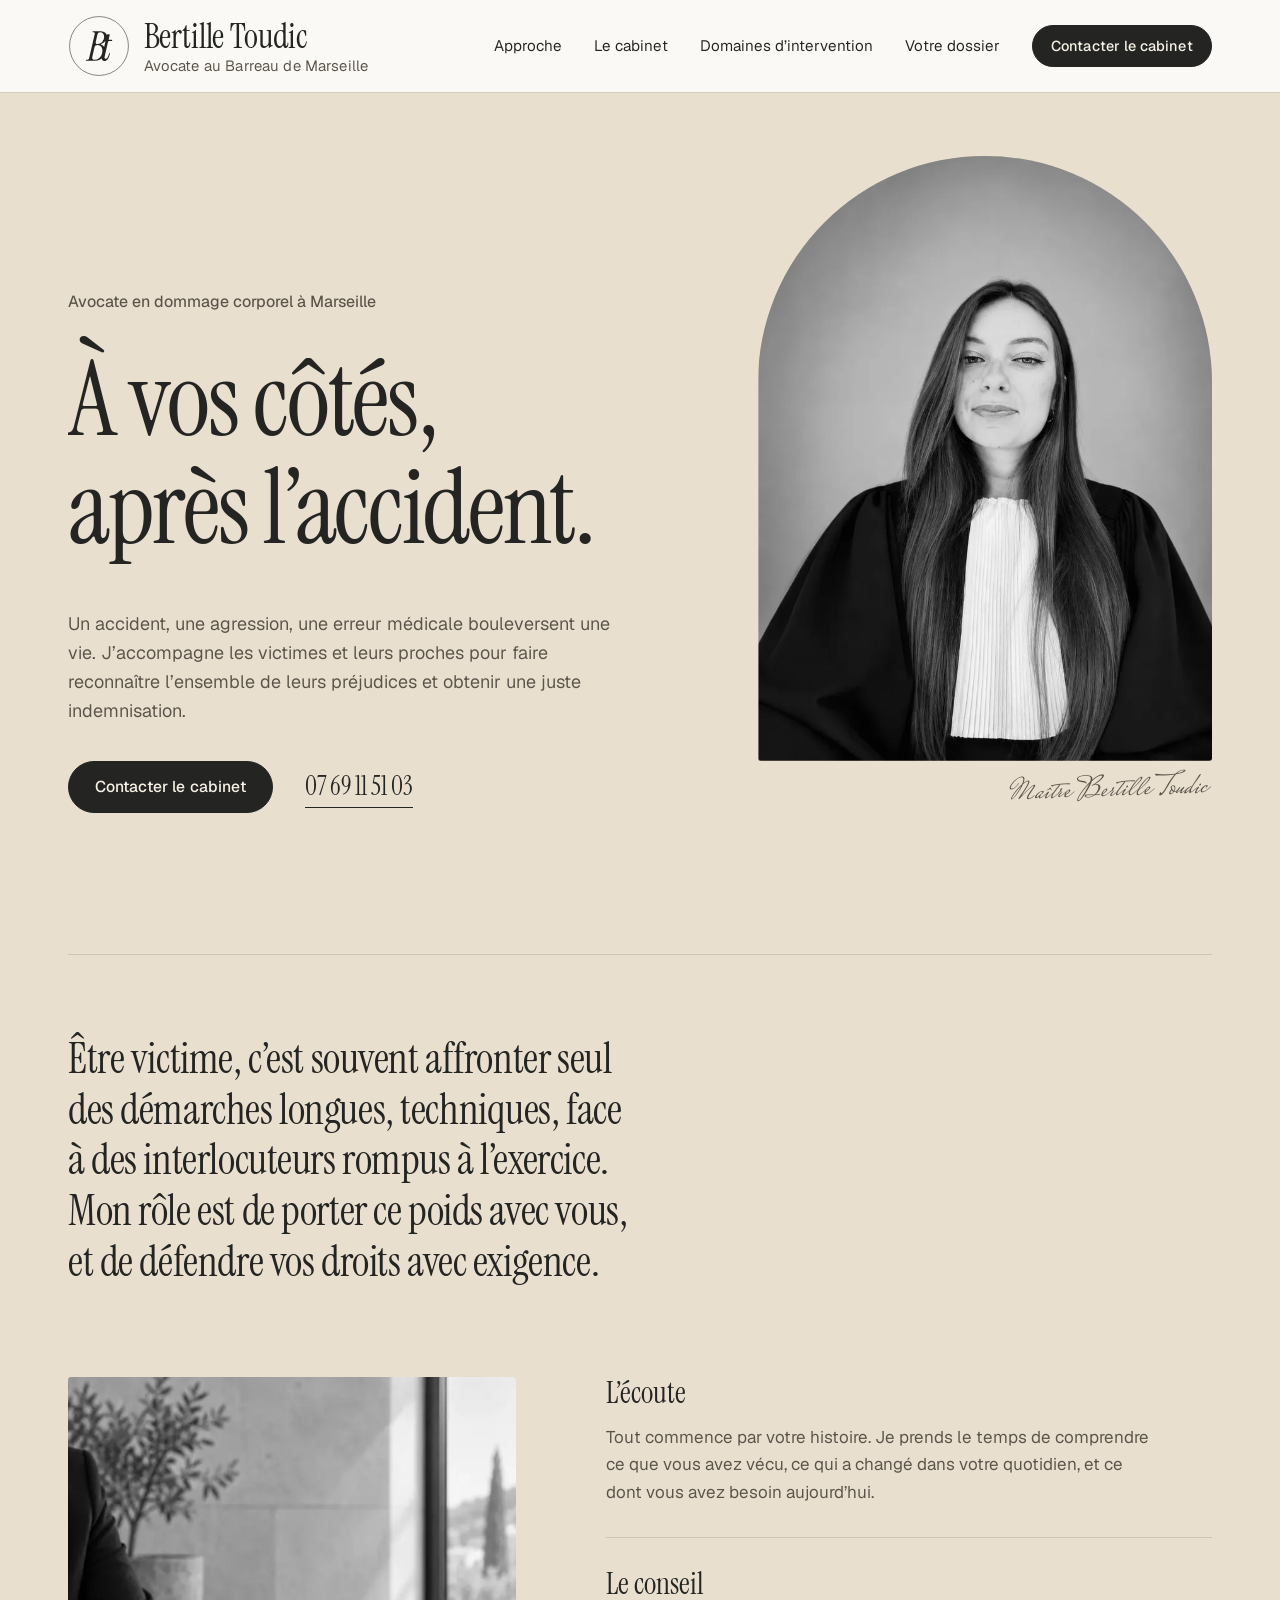
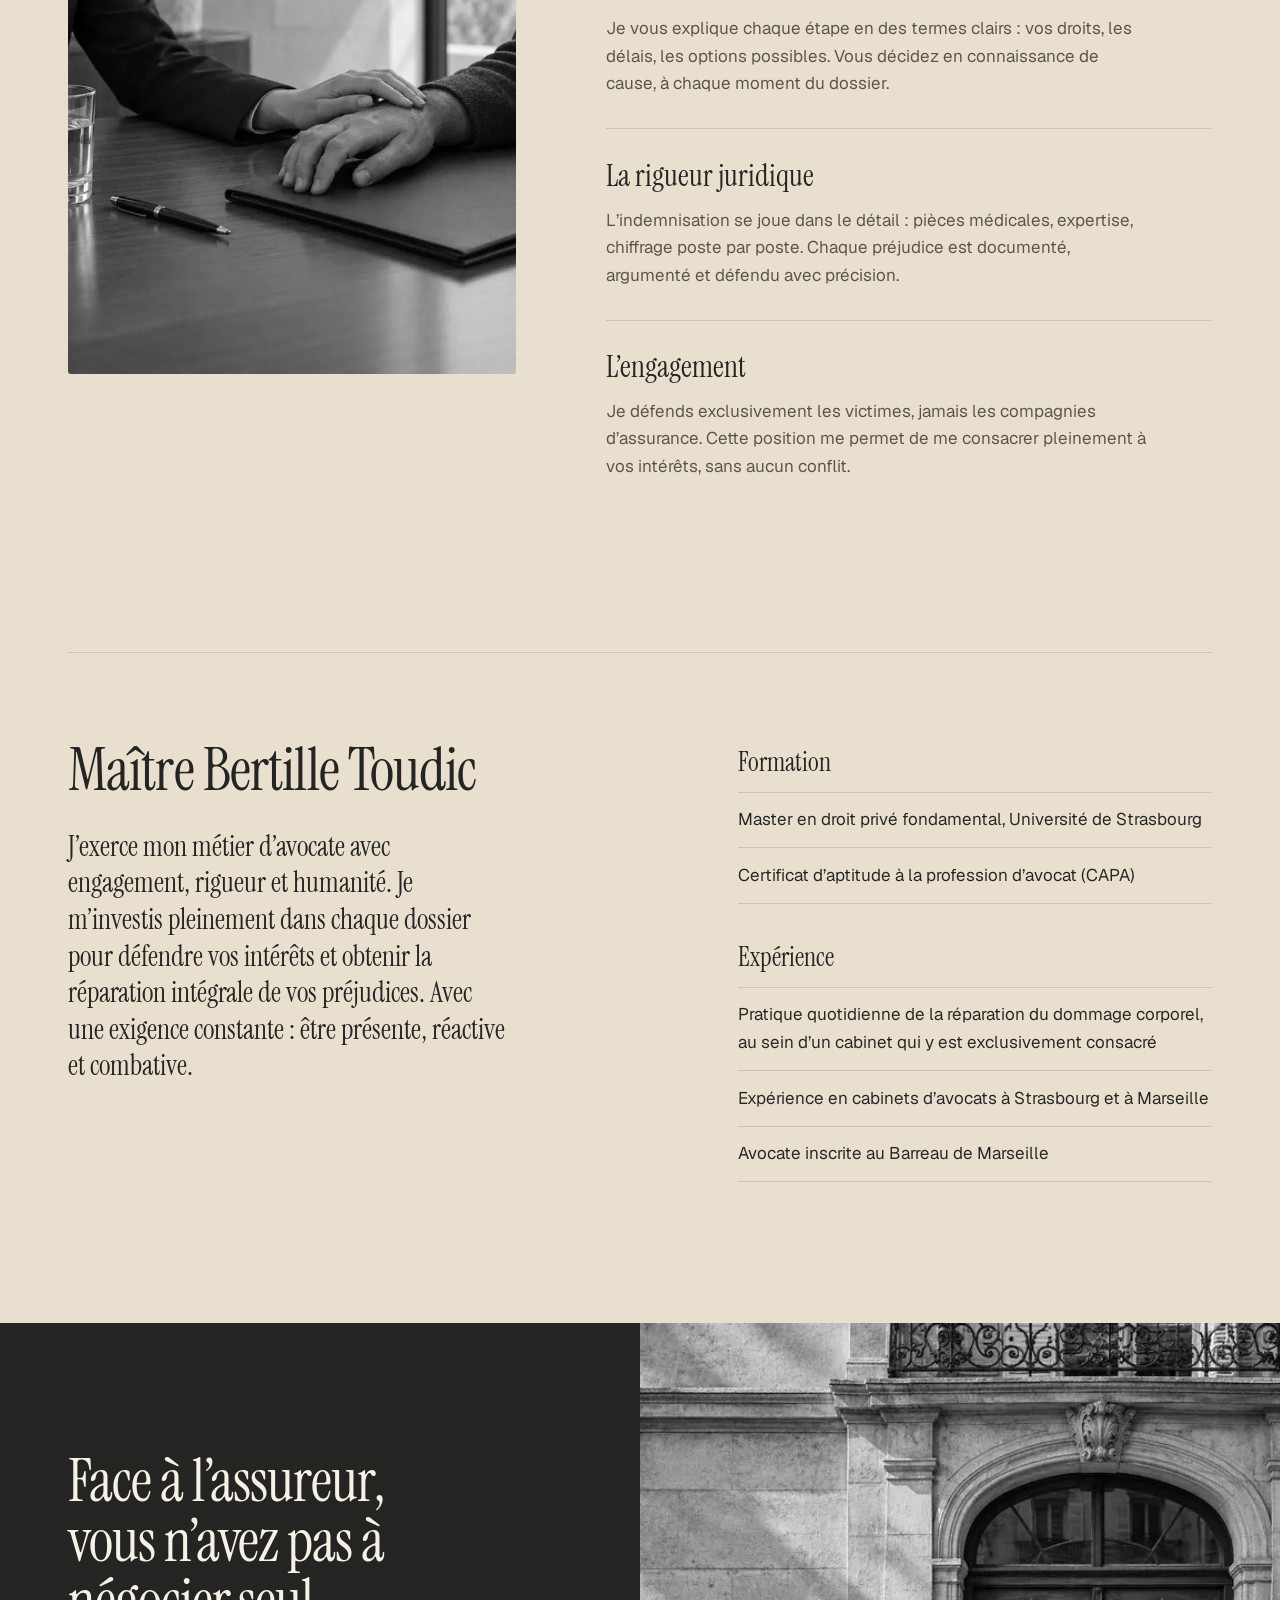
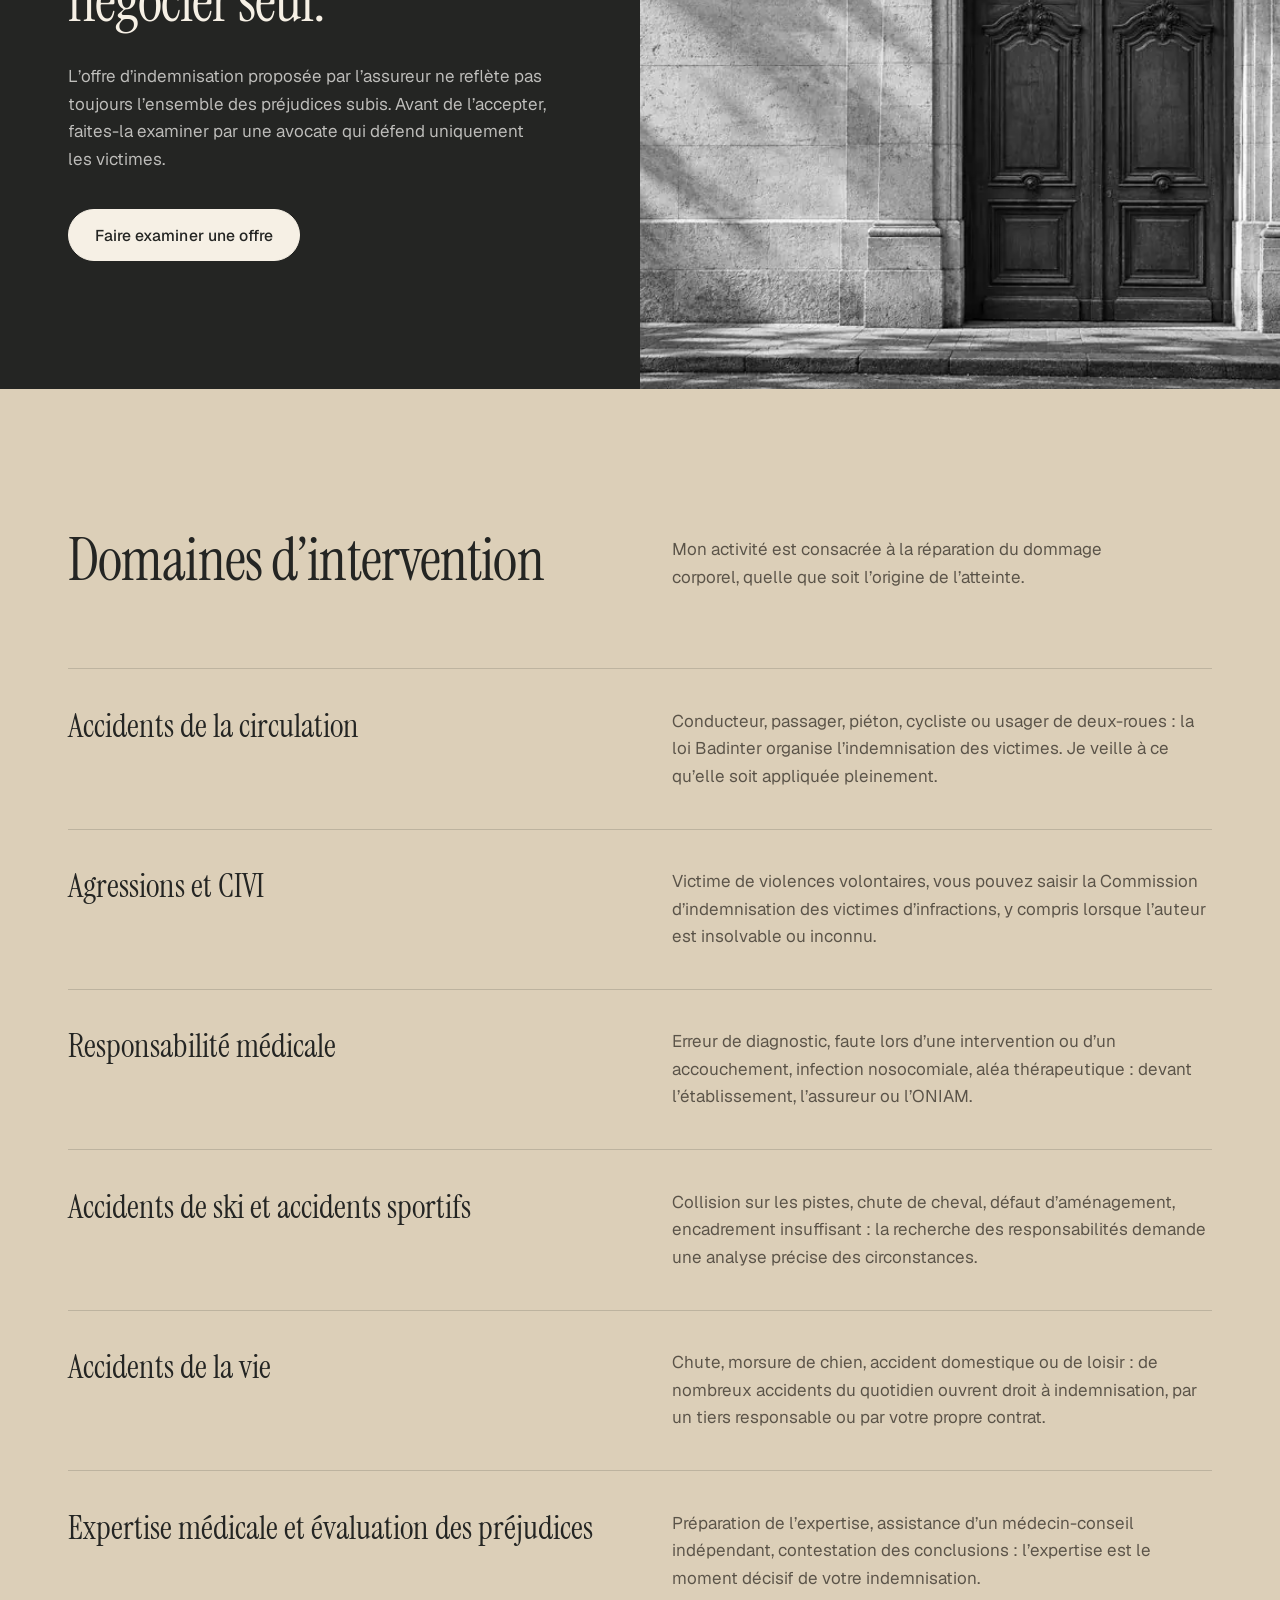
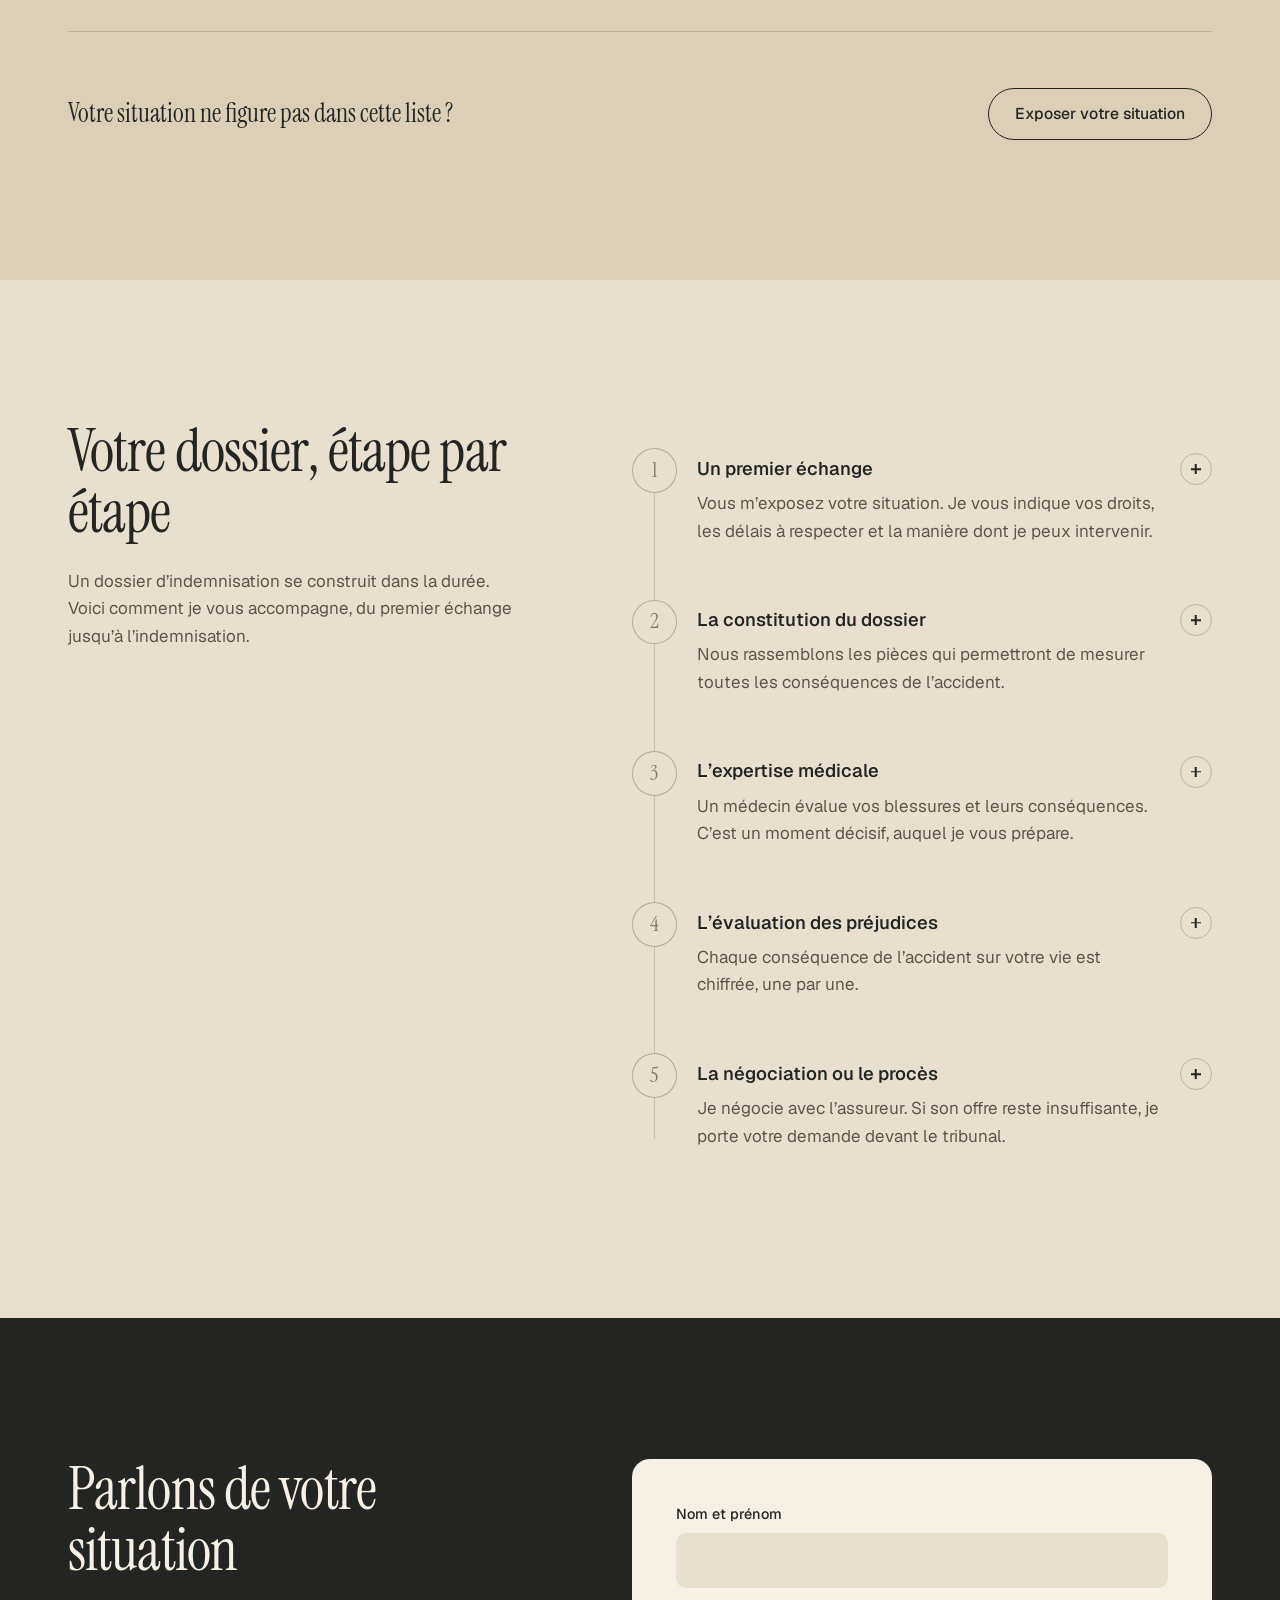
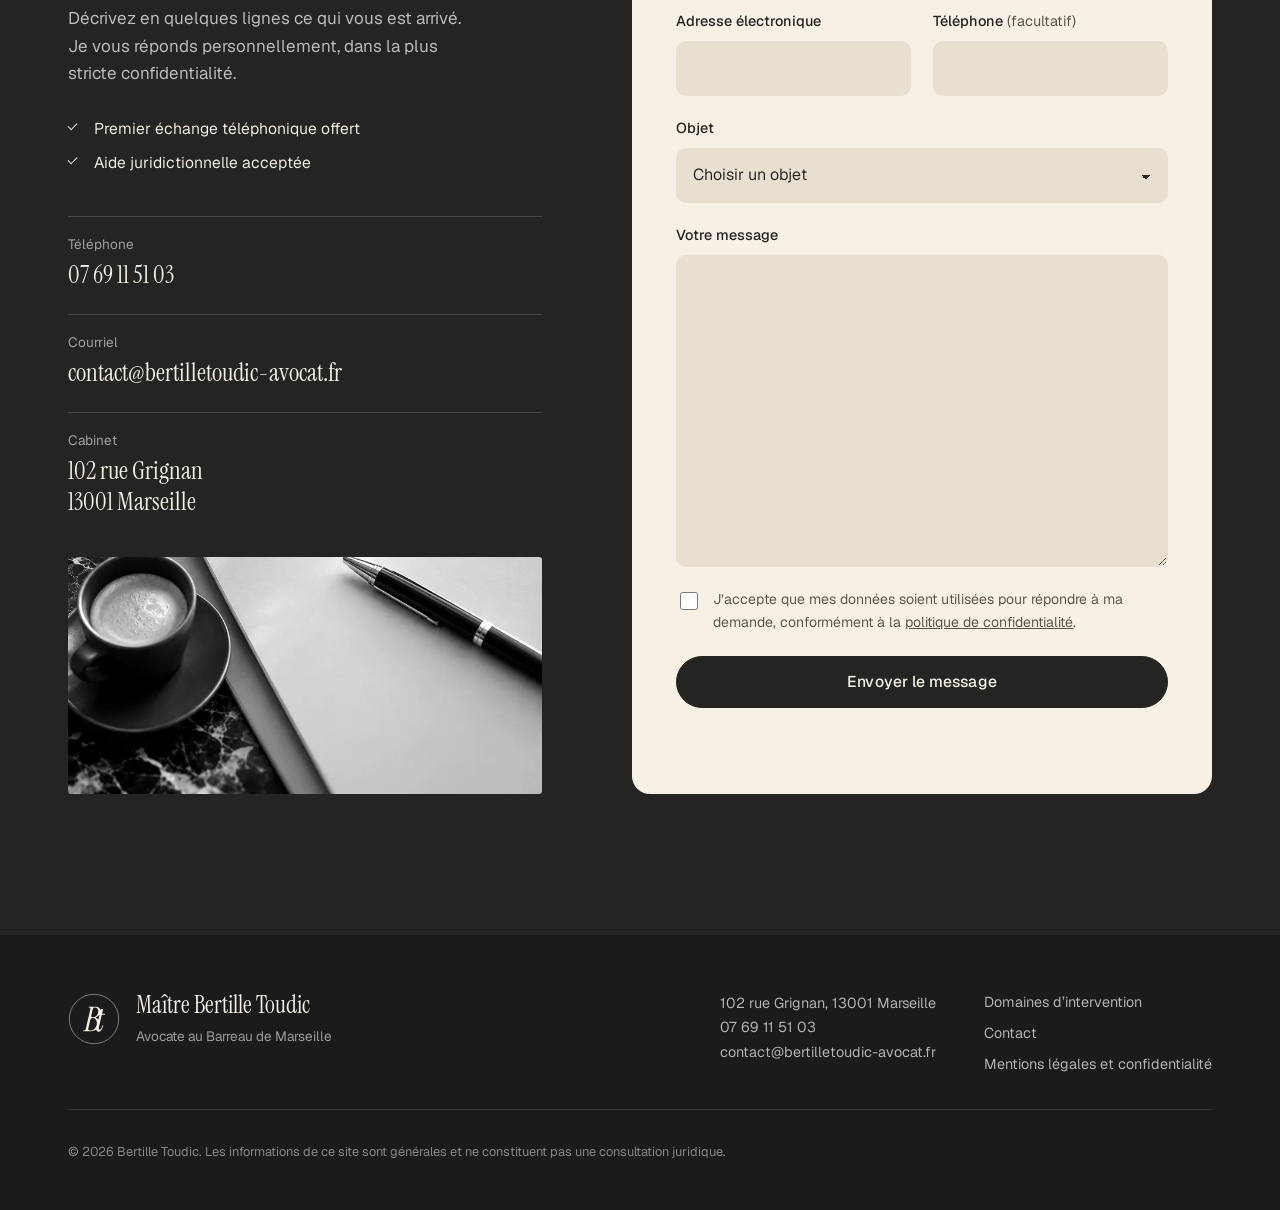
==== commit 2a1794a1: "Passage à la version chaleureuse sur l'adresse principale Co-Authored-By: Claude Opus 5.5 <noreply@a" ====
--- a/index.html
+++ b/index.html
@@ -3,7 +3,7 @@
 <head>
   <meta charset="utf-8">
   <meta name="viewport" content="width=device-width, initial-scale=1">
-  <meta name="theme-color" content="#f3f1ec">
+  <meta name="theme-color" content="#fbfaf7">
   <title>Avocate en dommage corporel à Marseille | Me Bertille Toudic</title>
   <meta name="description" content="Maître Bertille Toudic, avocate au Barreau de Marseille, accompagne les victimes d’accidents de la route, d’agressions, d’accidents médicaux et d’accidents de la vie dans l’indemnisation de leur dommage corporel.">
   <link rel="canonical" href="https://www.bertilletoudic-avocat.fr/"><!-- À VALIDER : nom de domaine définitif -->
@@ -20,7 +20,7 @@
   <link rel="icon" href="favicon.svg" type="image/svg+xml">
   <link rel="icon" href="favicon-32.png" sizes="32x32" type="image/png">
   <link rel="apple-touch-icon" href="apple-touch-icon.png">
-  <link rel="stylesheet" href="assets/css/style.css">
+  <link rel="stylesheet" href="assets/css/style.css?v=4">
   <script>document.documentElement.classList.add("js");</script>
 
   <script type="application/ld+json">
--- a/assets/css/style.css
+++ b/assets/css/style.css
@@ -29,15 +29,15 @@
 
 :root {
   /* Couleurs */
-  --calcaire: #f3f1ec;     /* fond principal, blanc cassé minéral */
-  --rabat: #fbfaf7;        /* blanc des cartes et champs */
-  --pierre: #e3ded4;       /* beige chaud, séparations et surfaces */
-  --mineral: #7d7b75;      /* gris minéral, textes secondaires */
+  --calcaire: #e8dfcf;     /* fond principal, blanc cassé minéral */
+  --rabat: #f6f0e5;        /* blanc des cartes et champs */
+  --pierre: #dccfb8;       /* beige chaud, séparations et surfaces */
+  --mineral: #80796e;      /* gris minéral, textes secondaires */
   --anthracite: #242523;   /* texte et sections sombres */
   --robe: #1a1b1a;         /* noir de la robe, ombres profondes */
 
   --text: var(--anthracite);
-  --muted: #5f5d58;        /* gris lisible AA sur calcaire */
+  --muted: #5a5348;        /* gris lisible AA sur calcaire */
   --line: rgba(36, 37, 35, .14);
 
   /* Typographie */
@@ -111,7 +111,7 @@
   transition: background-color .4s var(--ease), box-shadow .4s var(--ease);
 }
 .site-header.is-scrolled {
-  background: rgba(243, 241, 236, .94);
+  background: rgba(232, 223, 207, .94);
   -webkit-backdrop-filter: saturate(140%) blur(14px);
   backdrop-filter: saturate(140%) blur(14px);
   box-shadow: 0 1px 0 var(--line);
@@ -136,7 +136,7 @@
 @media (max-width: 900px) {
   /* Sur téléphone et tablette : l'en-tête garde toujours un fond (Safari iOS) */
   .site-header {
-    background: rgba(243, 241, 236, .96);
+    background: rgba(232, 223, 207, .96);
     -webkit-backdrop-filter: saturate(140%) blur(14px);
     backdrop-filter: saturate(140%) blur(14px);
     transform: translateZ(0);
@@ -488,3 +488,19 @@
   .contact .form .field-message textarea { height: 100%; }
 }
 
+
+/* Variante chaude : rythme des fonds, les domaines sur un sable plus soutenu */
+.domains { background: var(--pierre); }
+.domains .domain-list, .domains .domain { border-color: rgba(36,37,35,.16); }
+.method { background: var(--calcaire); }
+.method .step-num { background: var(--calcaire); }
+.method .role { background: var(--rabat); }
+
+/* En-tête blanc, détaché du fond ivoire */
+.site-header, .site-header.is-scrolled {
+  background: rgba(251, 250, 247, .97);
+  -webkit-backdrop-filter: saturate(140%) blur(14px);
+  backdrop-filter: saturate(140%) blur(14px);
+  box-shadow: 0 1px 0 rgba(36, 37, 35, .10);
+}
+@media (max-width: 900px) { .nav-list { background: #fbfaf7; } }
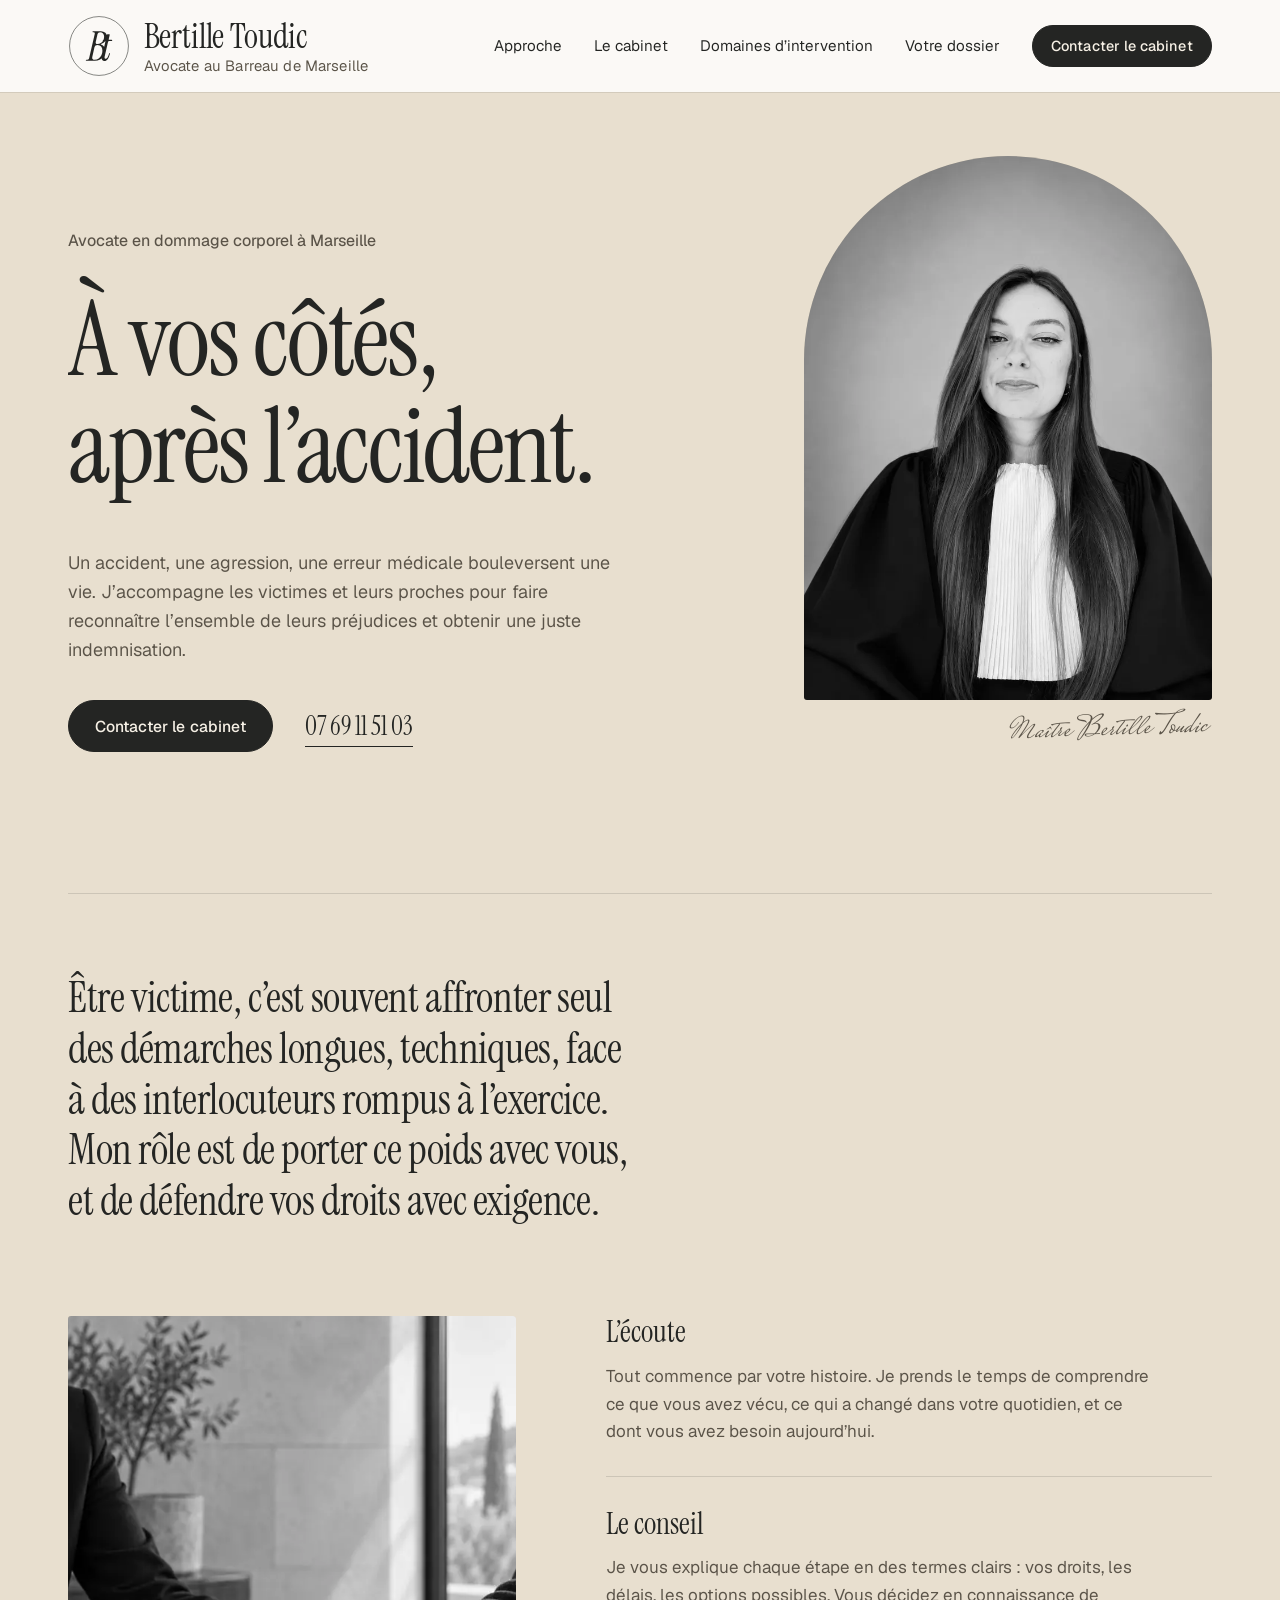
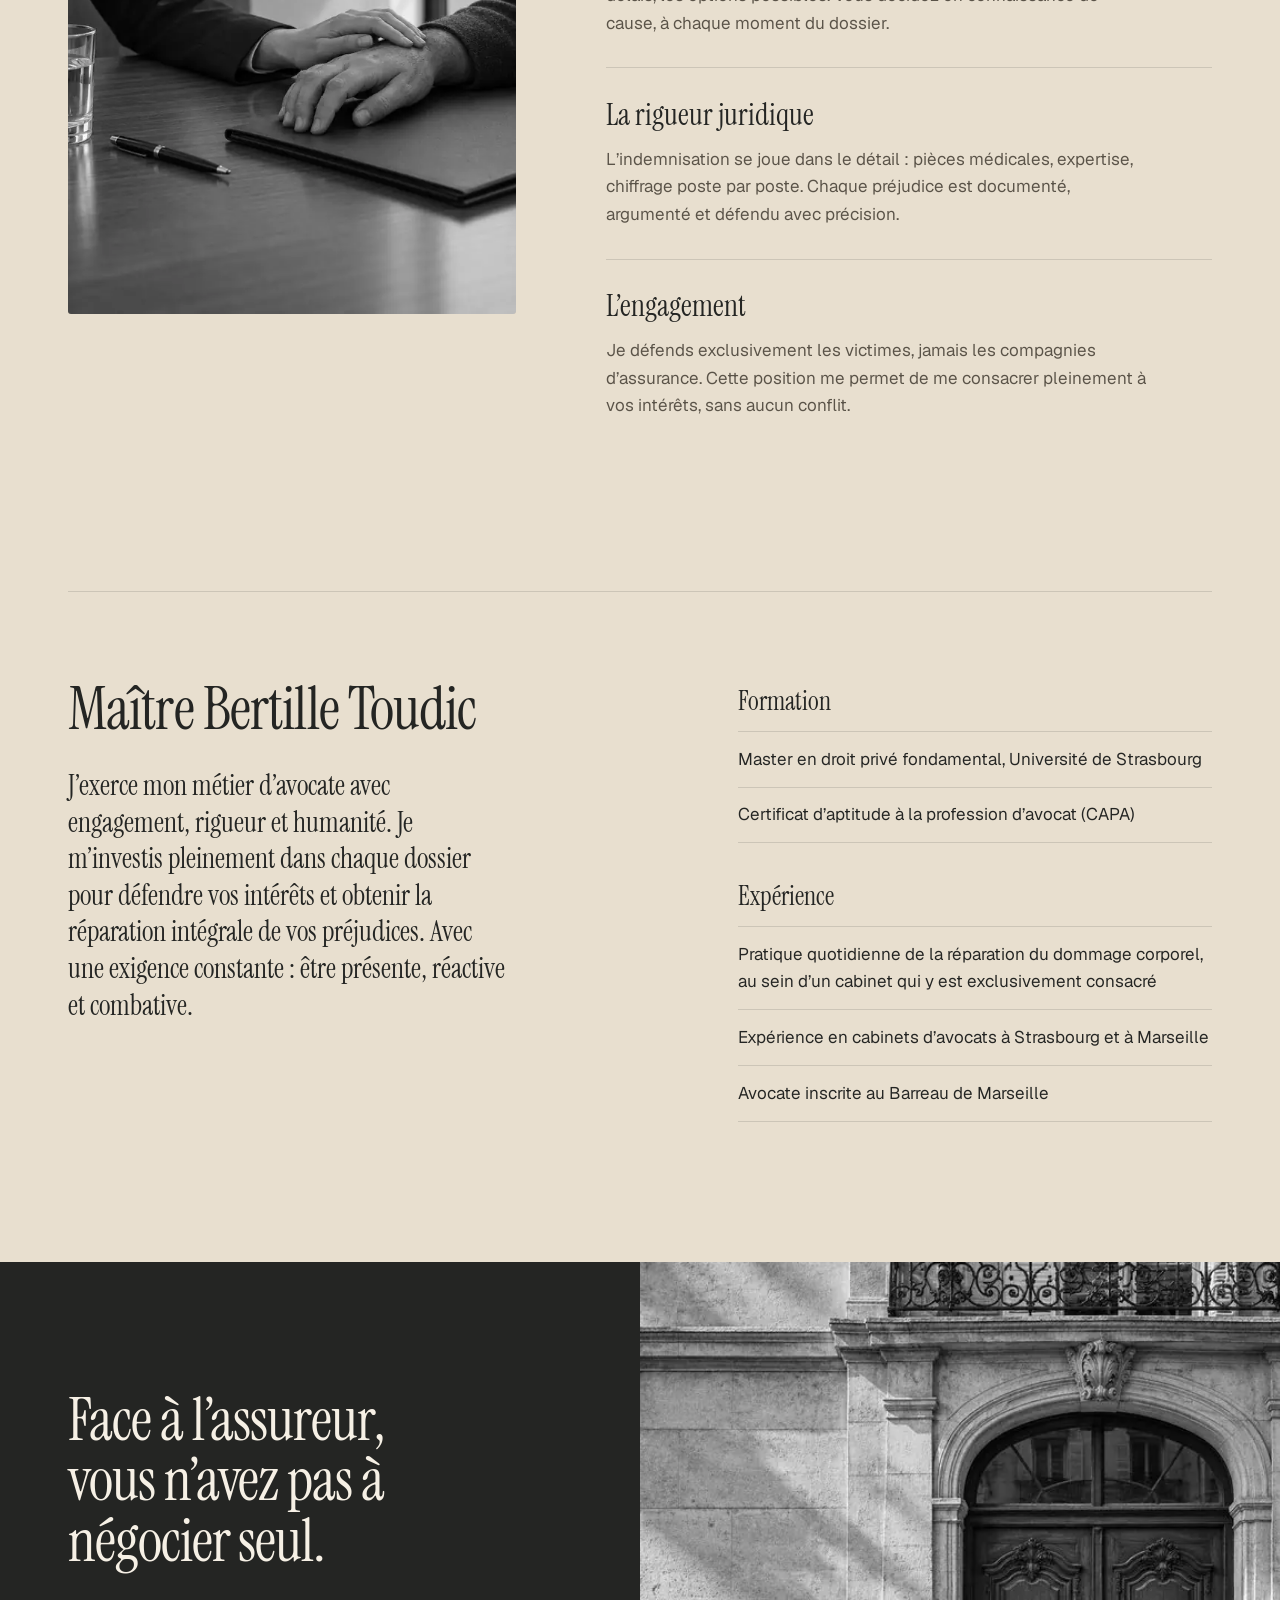
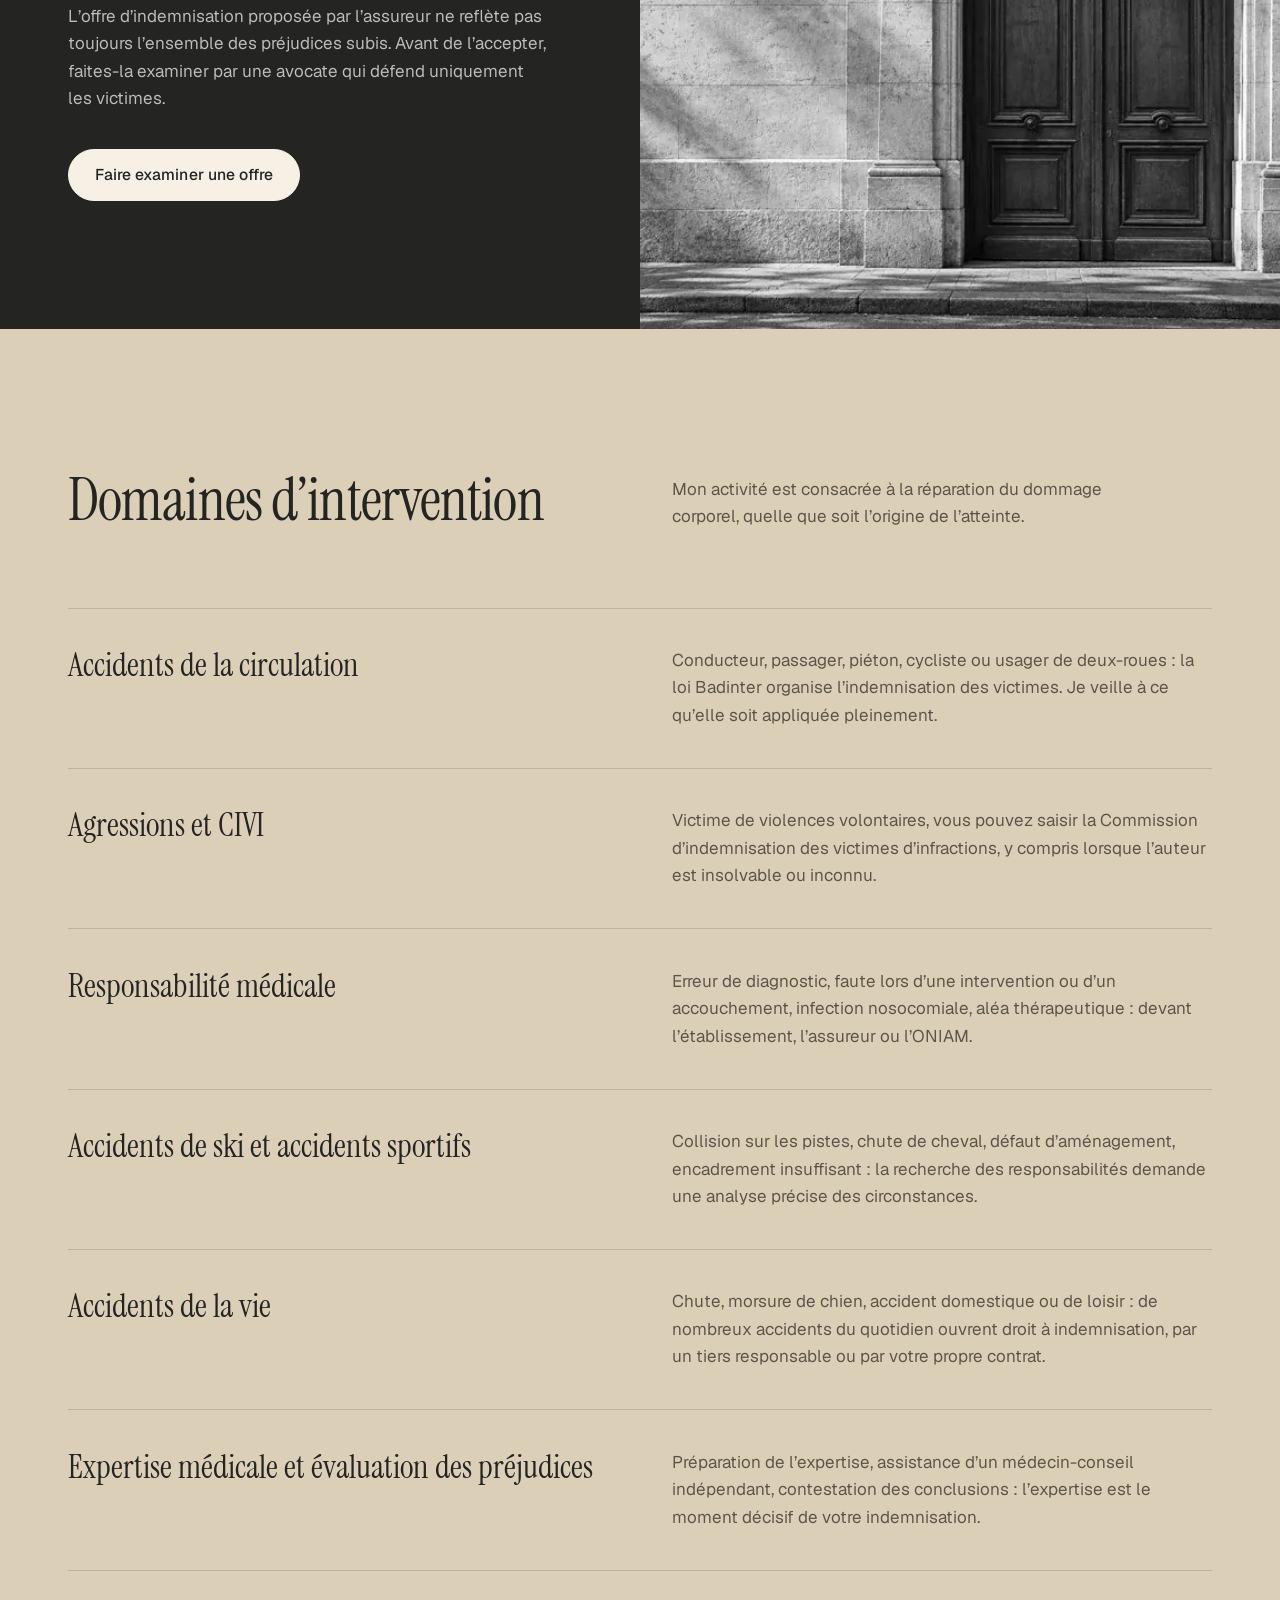
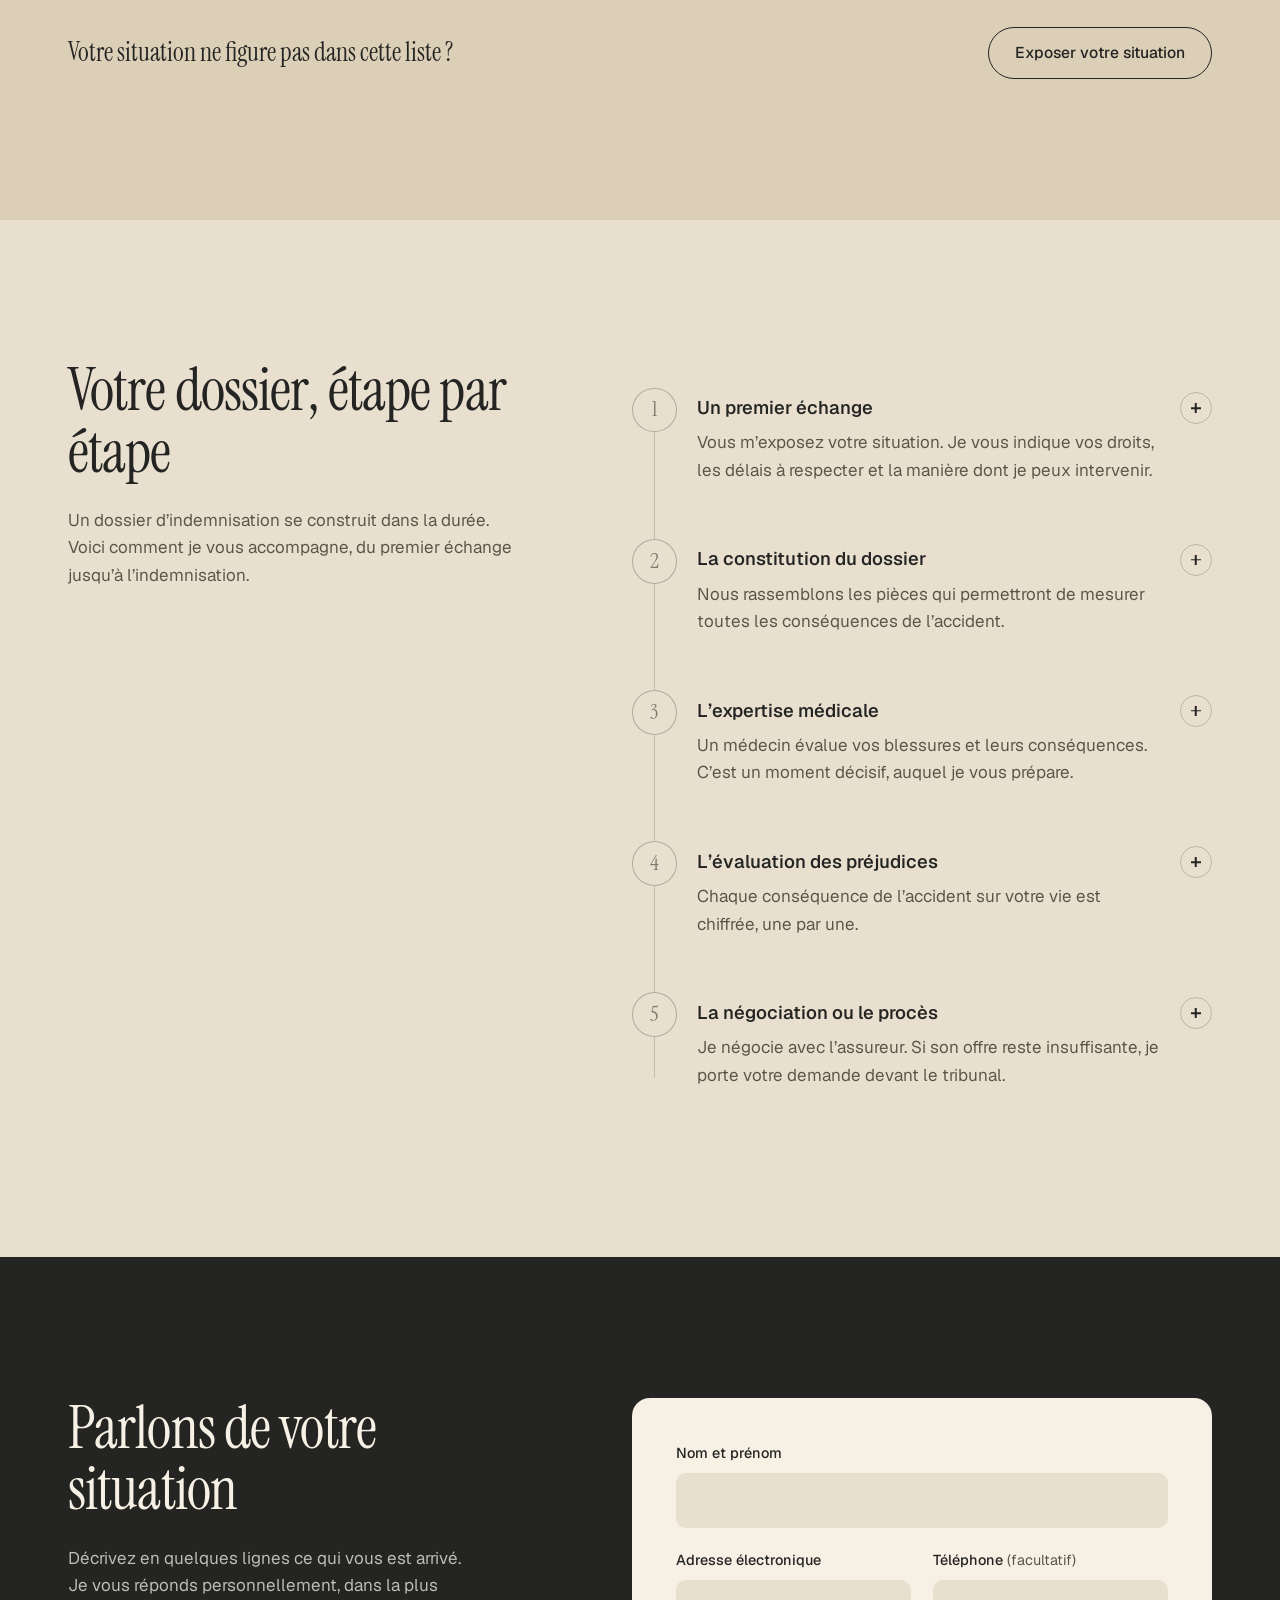
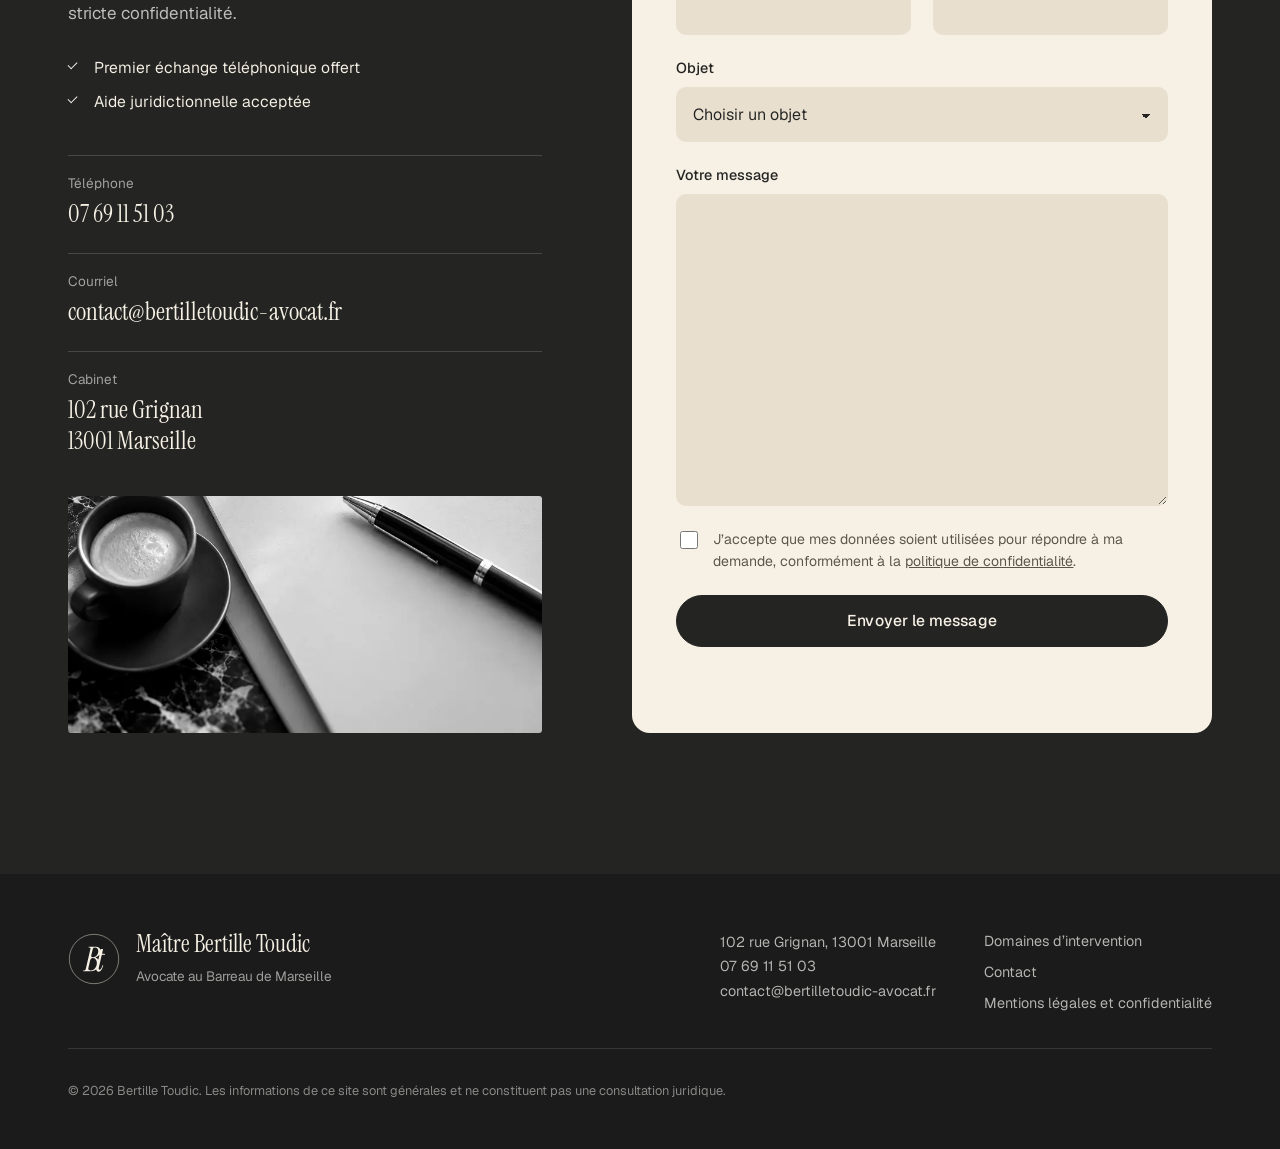
==== commit 553e5476: "Portrait légèrement réduit Co-Authored-By: Claude Opus 5.5 <noreply@anthropic.com> Claude-Session: h" ====
--- a/index.html
+++ b/index.html
@@ -20,7 +20,7 @@
   <link rel="icon" href="favicon.svg" type="image/svg+xml">
   <link rel="icon" href="favicon-32.png" sizes="32x32" type="image/png">
   <link rel="apple-touch-icon" href="apple-touch-icon.png">
-  <link rel="stylesheet" href="assets/css/style.css?v=4">
+  <link rel="stylesheet" href="assets/css/style.css?v=5">
   <script>document.documentElement.classList.add("js");</script>
 
   <script type="application/ld+json">
--- a/assets/css/style.css
+++ b/assets/css/style.css
@@ -195,7 +195,7 @@
 }
 .link-phone:hover { background-size: 0 1px; background-position: 100% 100%; }
 
-.hero-portrait { margin: 0; }
+.hero-portrait { margin: 0; width: 100%; max-width: 25.5rem; justify-self: end; }
 .portrait-frame { overflow: hidden; border-radius: 50% 50% 3px 3px / 37.5% 37.5% 3px 3px; background: var(--pierre); aspect-ratio: 3 / 4; }
 .portrait-frame img { width: 100%; height: 100%; object-fit: cover; object-position: 50% 20%; }
 .hero-portrait figcaption { margin-top: .4rem; text-align: right; }
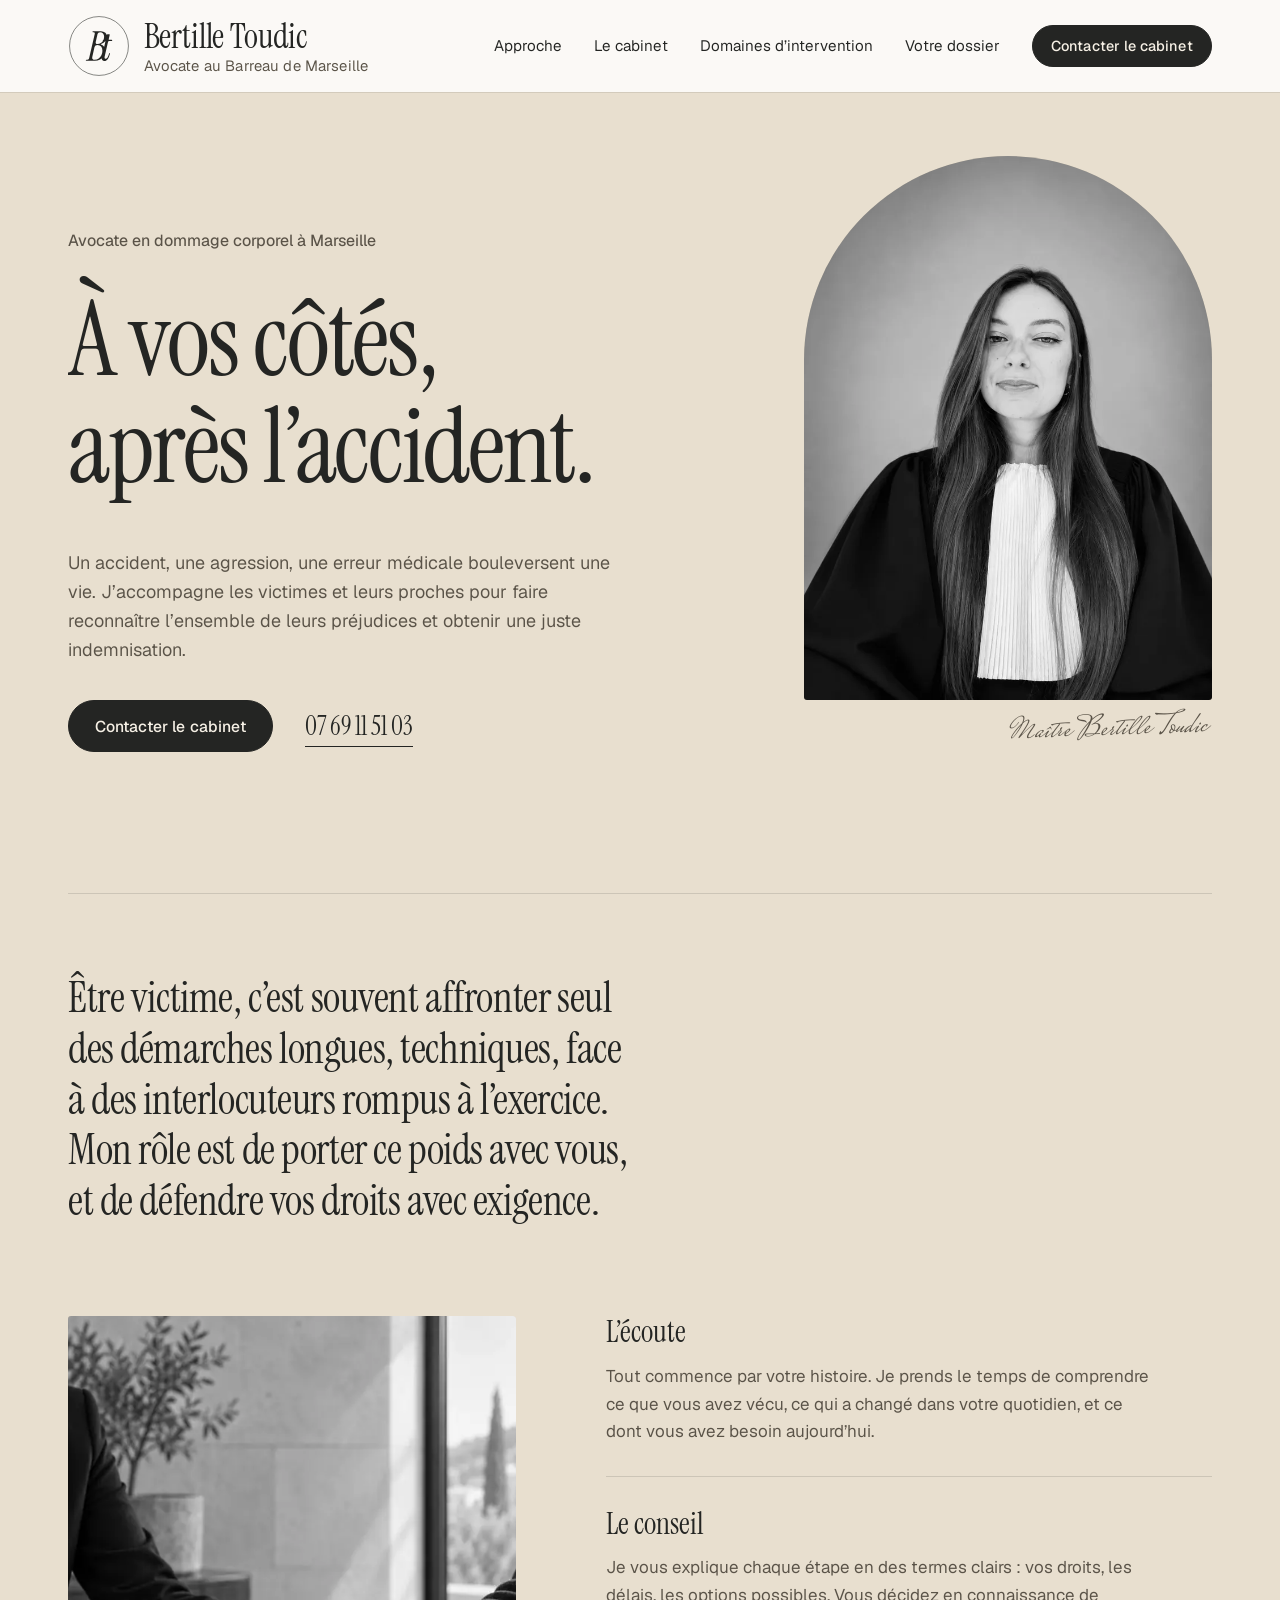
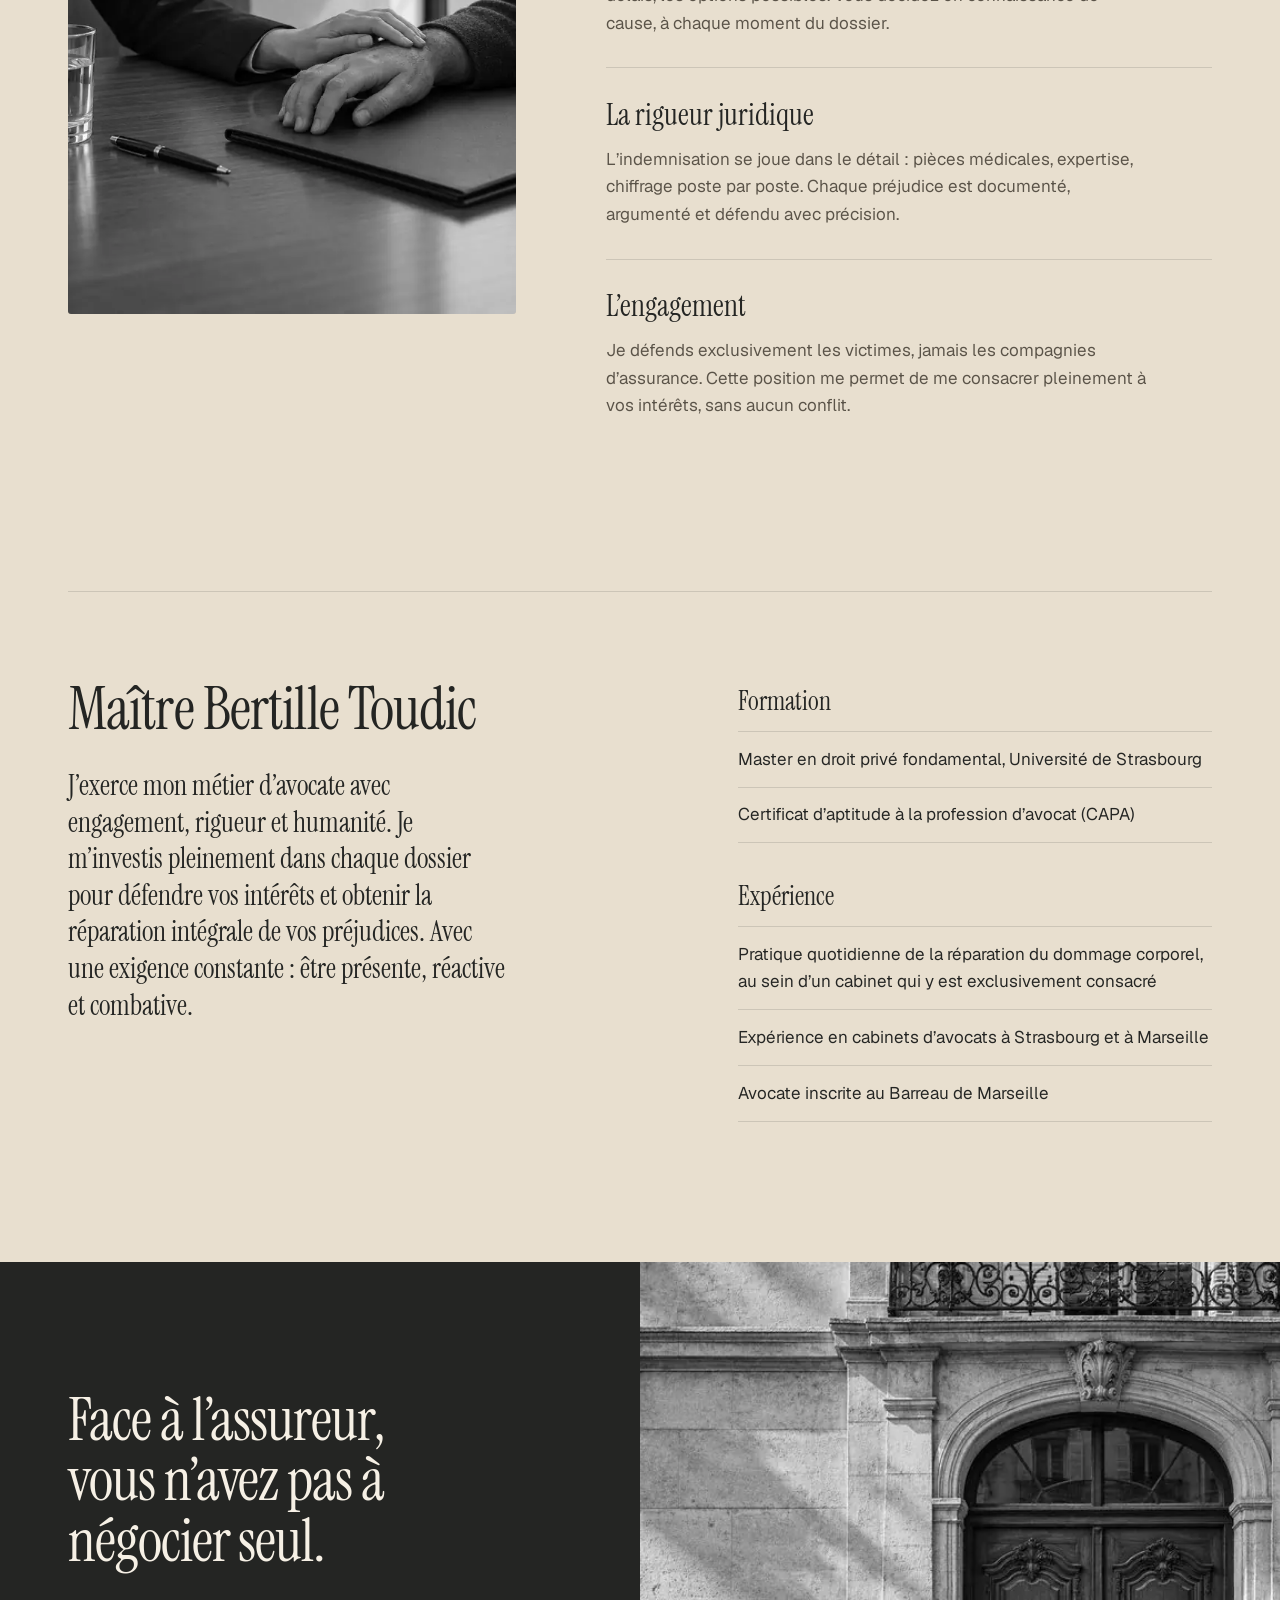
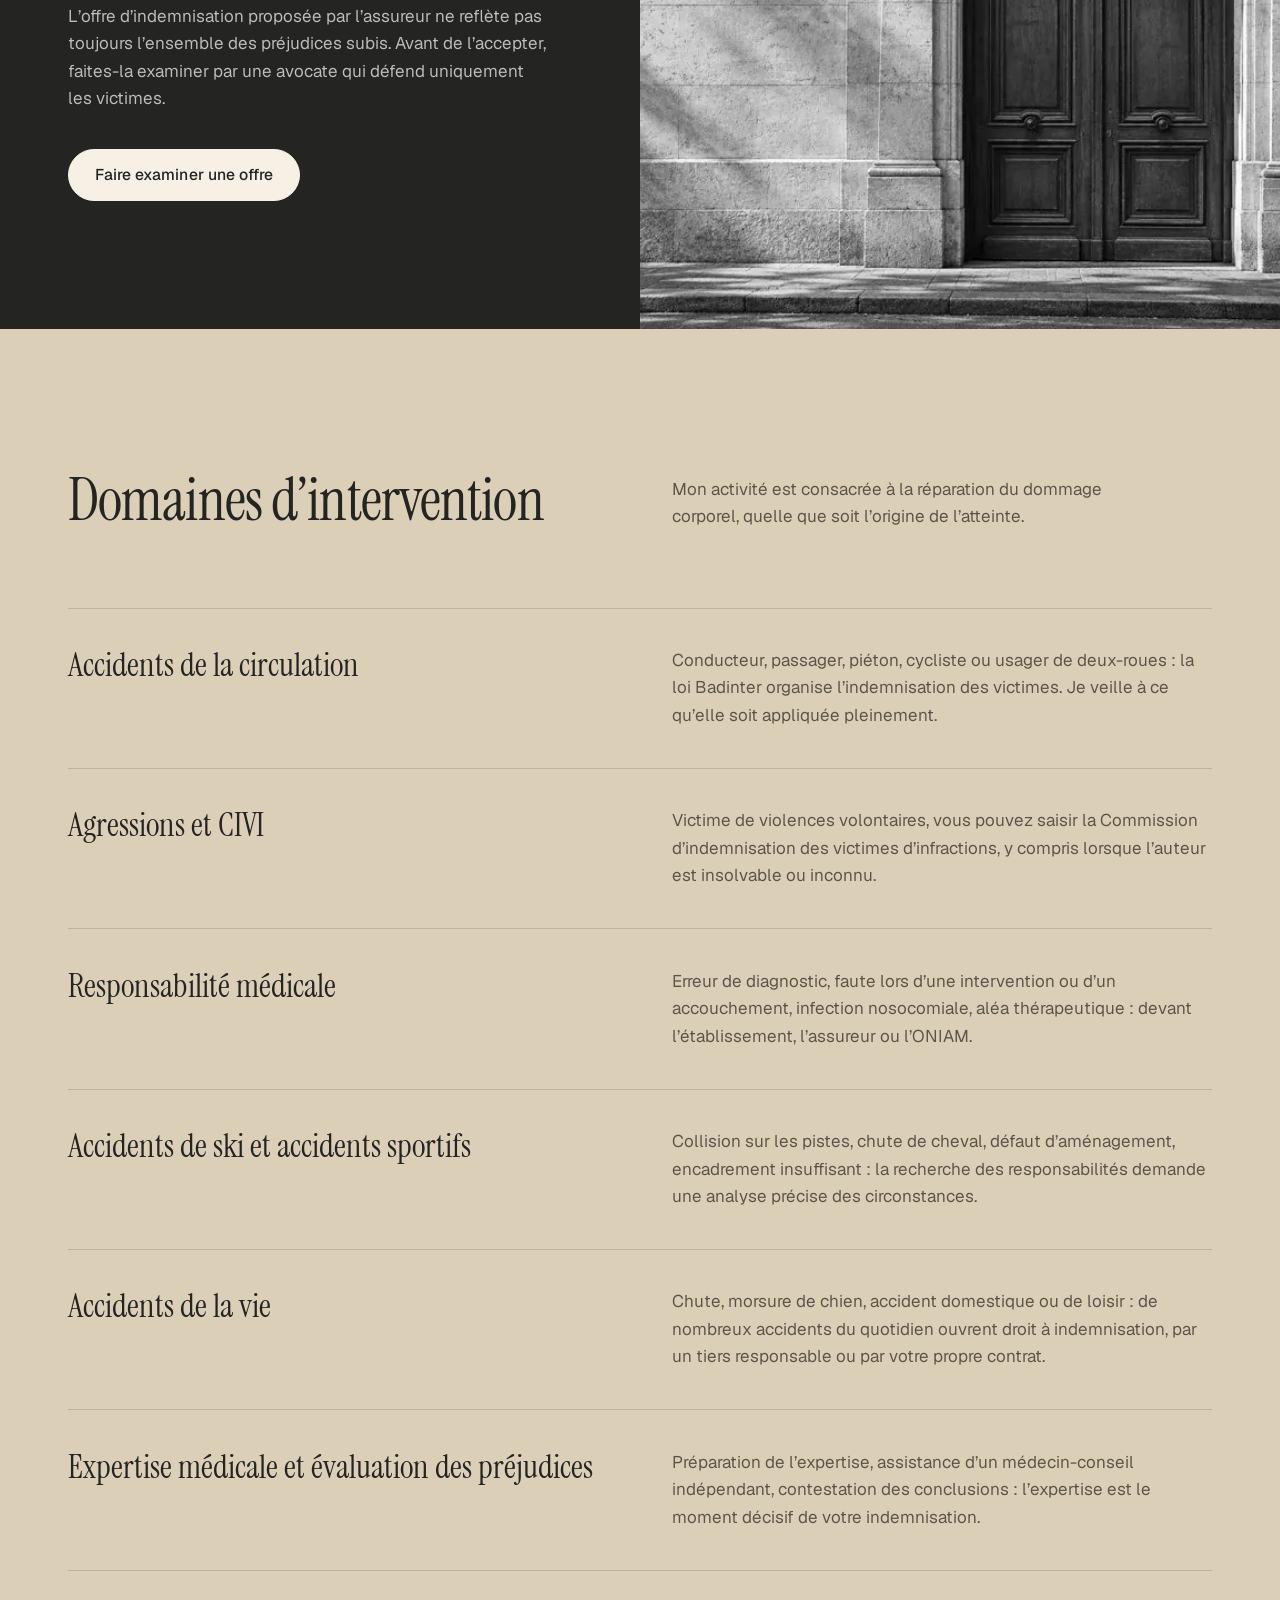
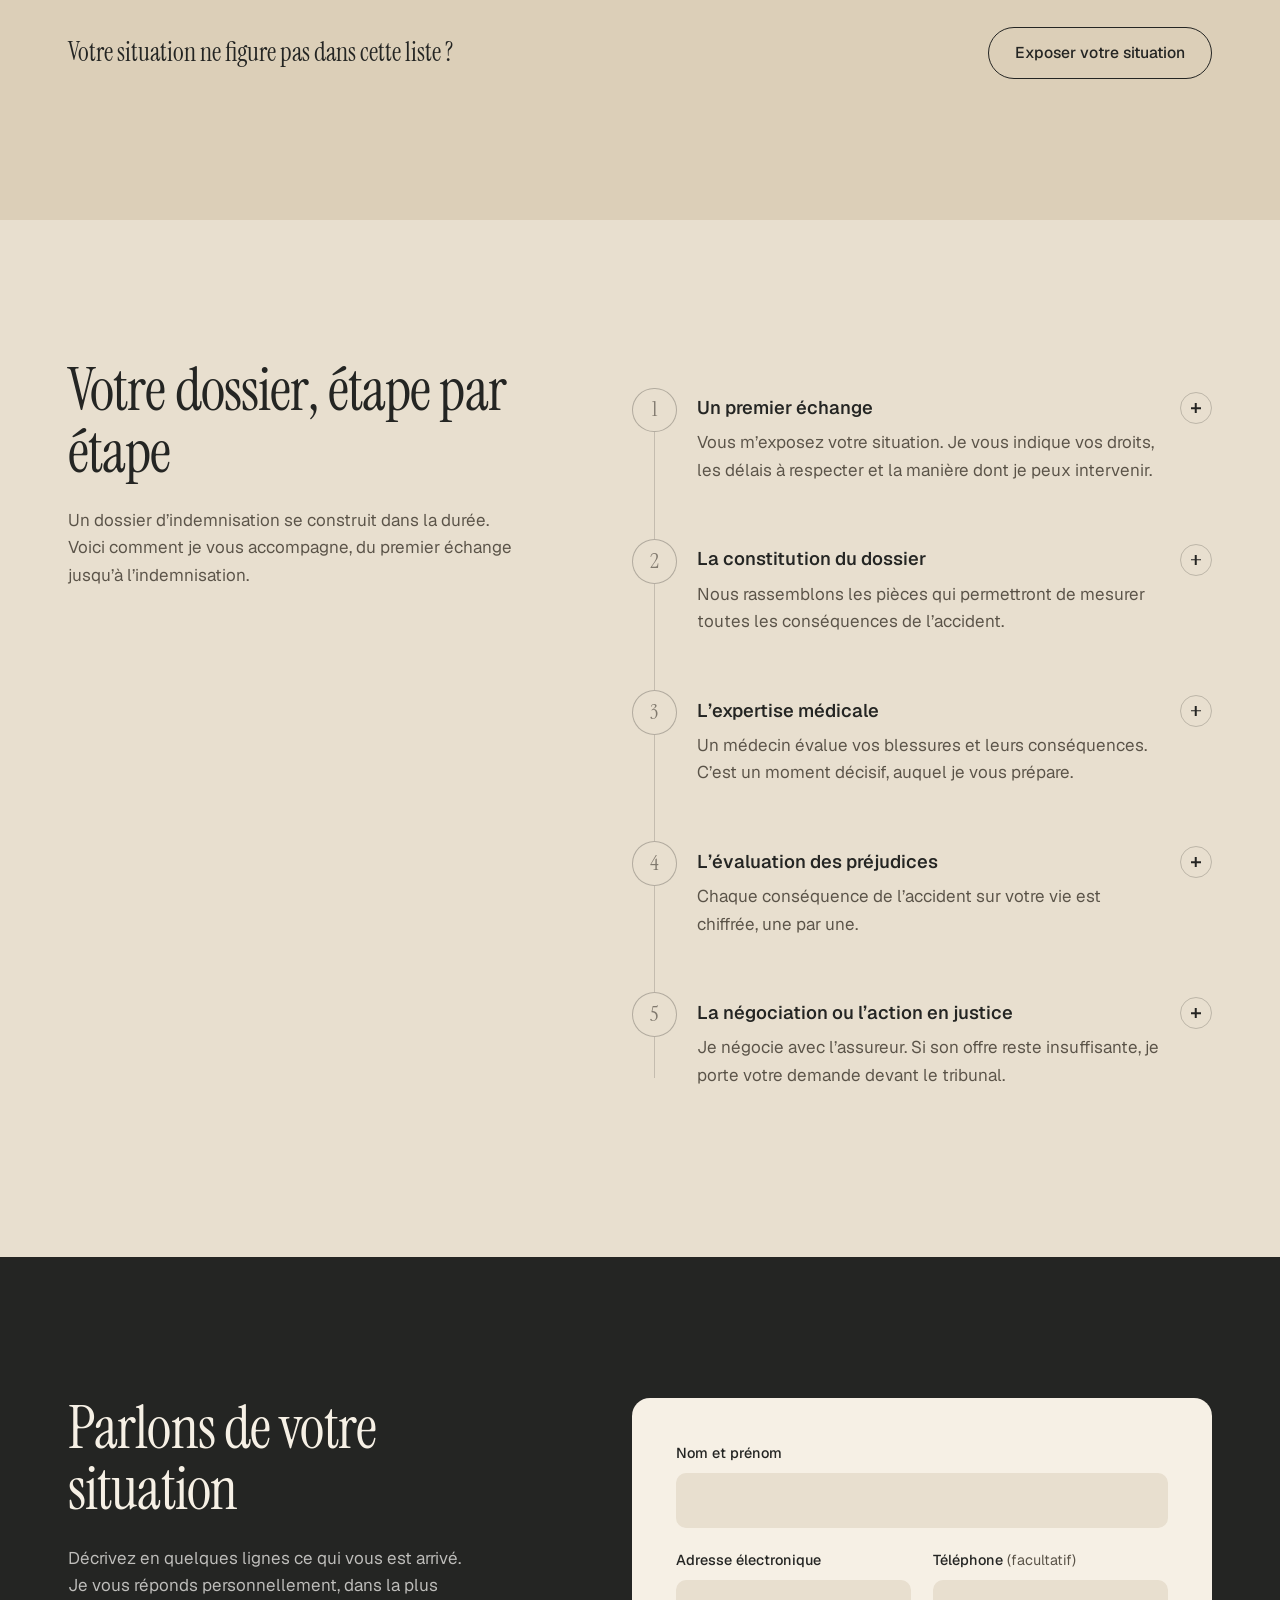
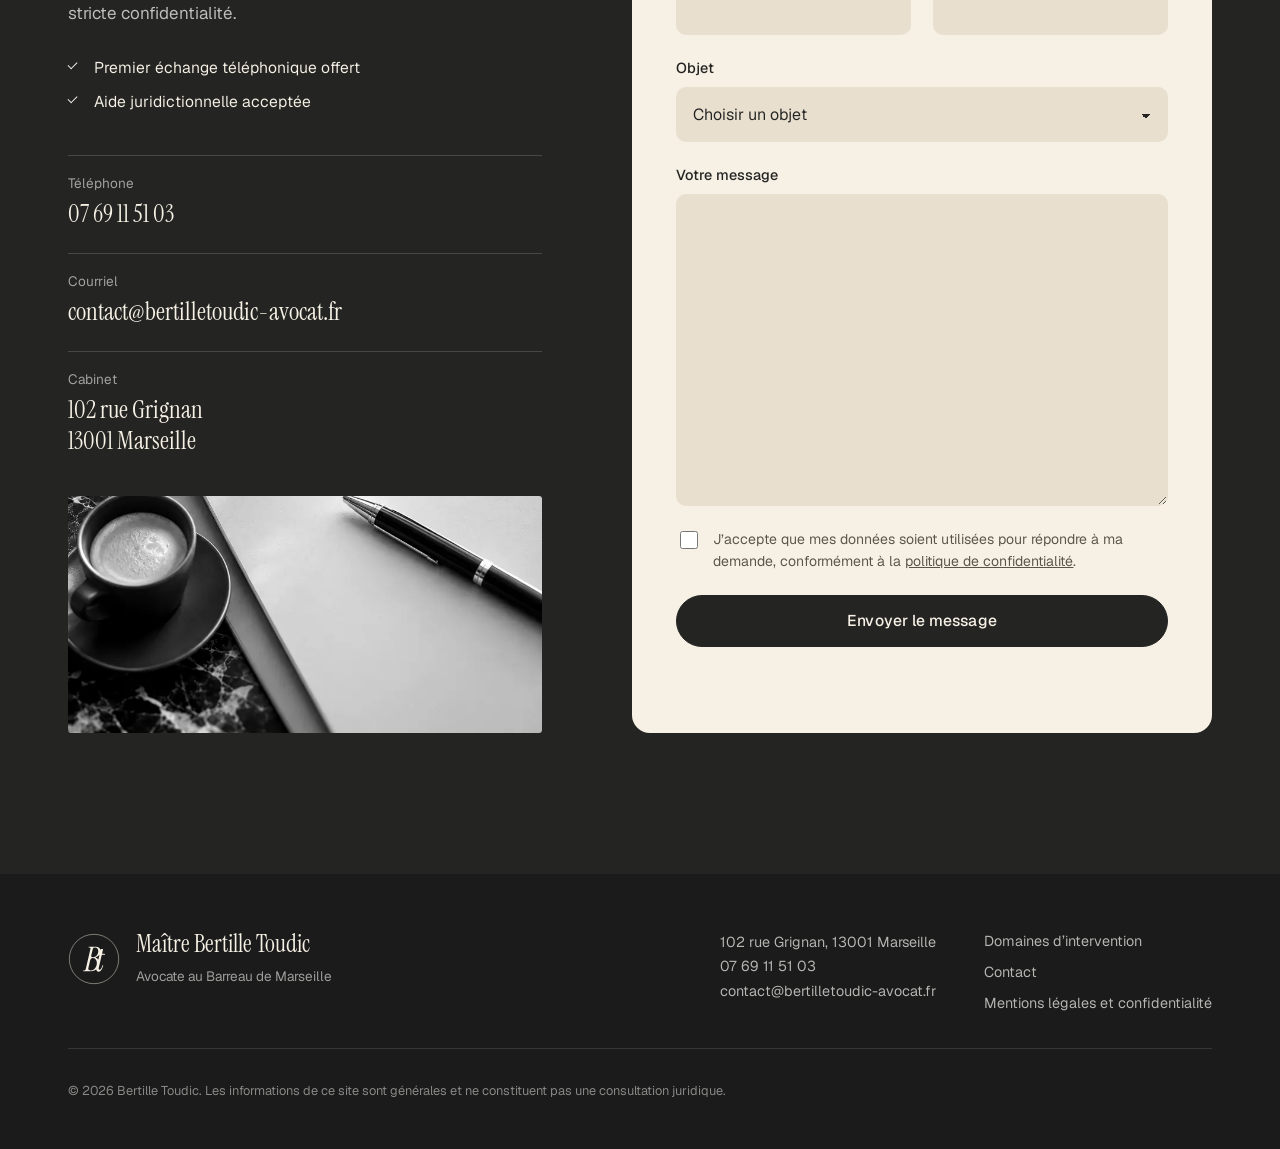
==== commit ca19821d: "Étape 5 : « La négociation ou l’action en justice » Co-Authored-By: Claude Opus 5.5 <noreply@anthrop" ====
--- a/index.html
+++ b/index.html
@@ -306,7 +306,7 @@
               <summary>
                 <span class="step-num" aria-hidden="true">5</span>
                 <span class="step-head">
-                  <h3>La négociation ou le procès</h3>
+                  <h3>La négociation ou l’action en justice</h3>
                   <span class="step-sum">Je négocie avec l’assureur. Si son offre reste insuffisante, je porte votre demande devant le tribunal.</span>
                 </span>
                 <span class="step-toggle" aria-hidden="true"></span>
